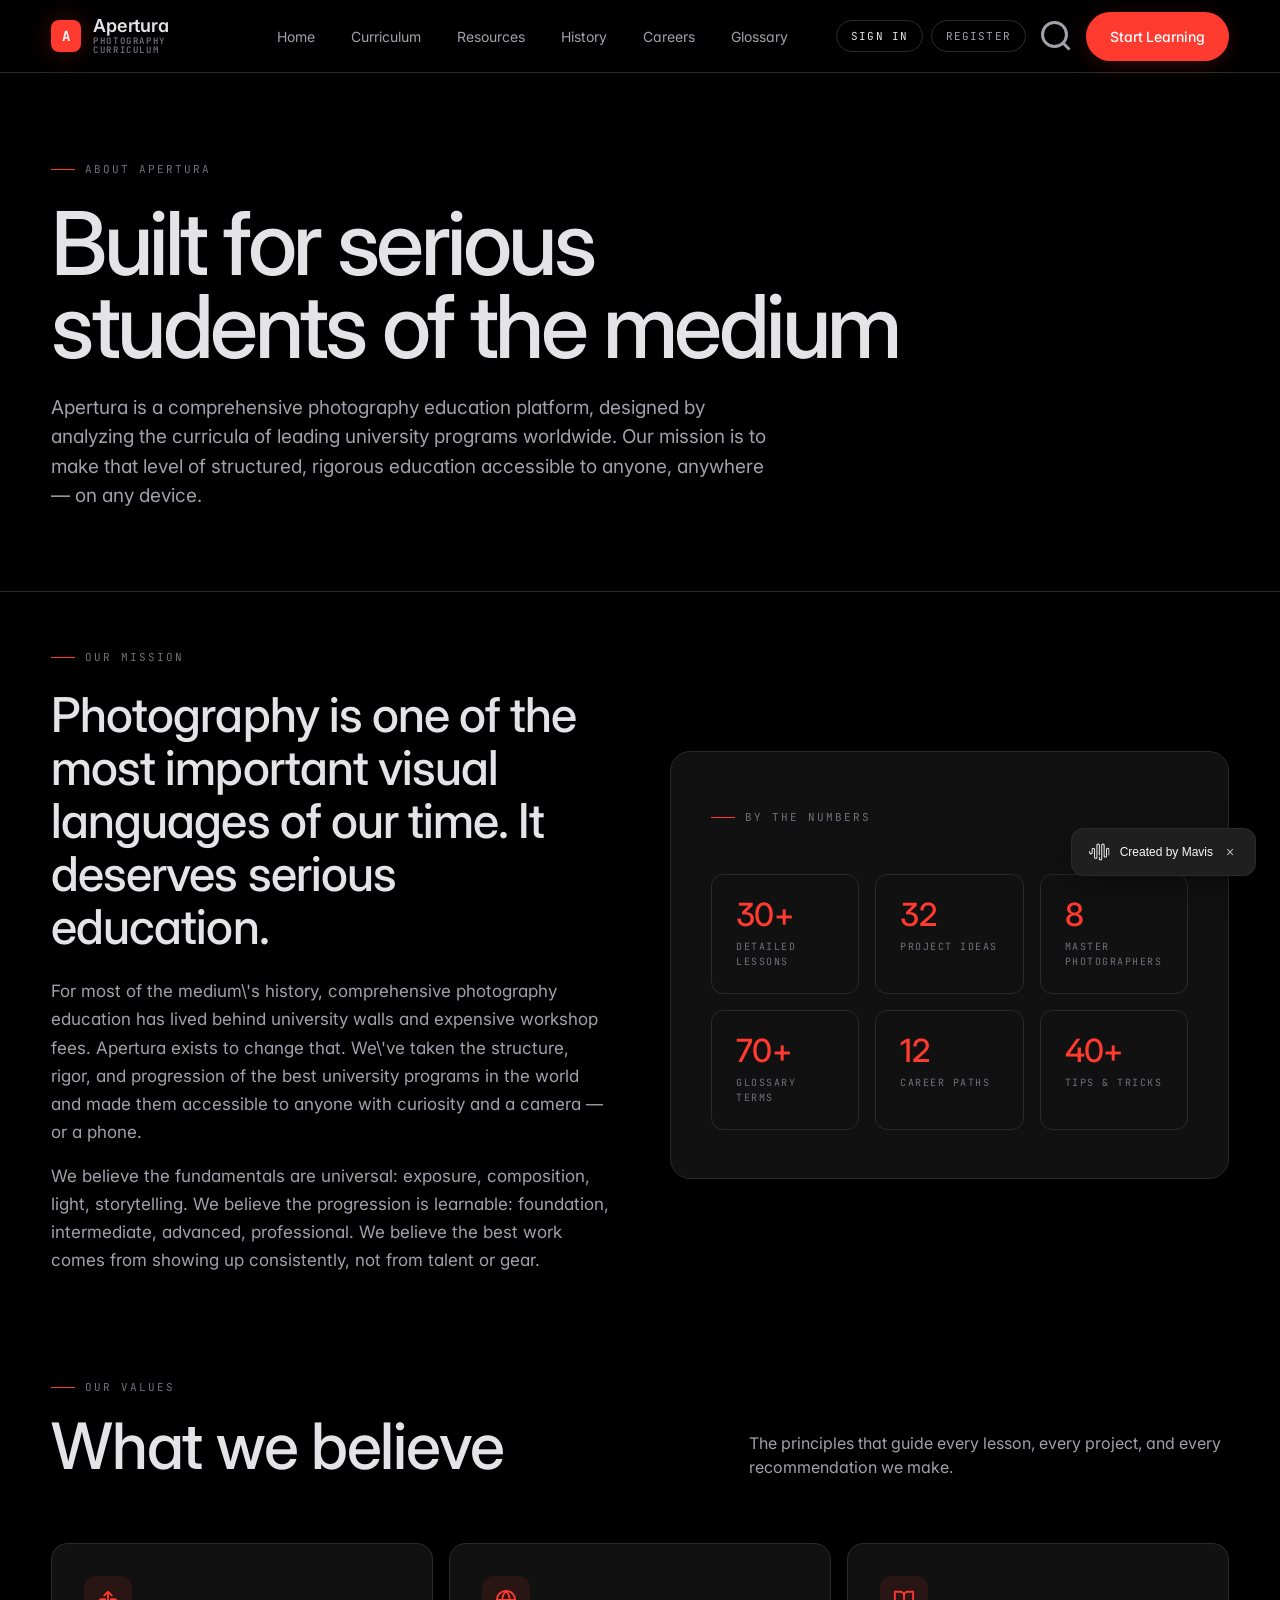
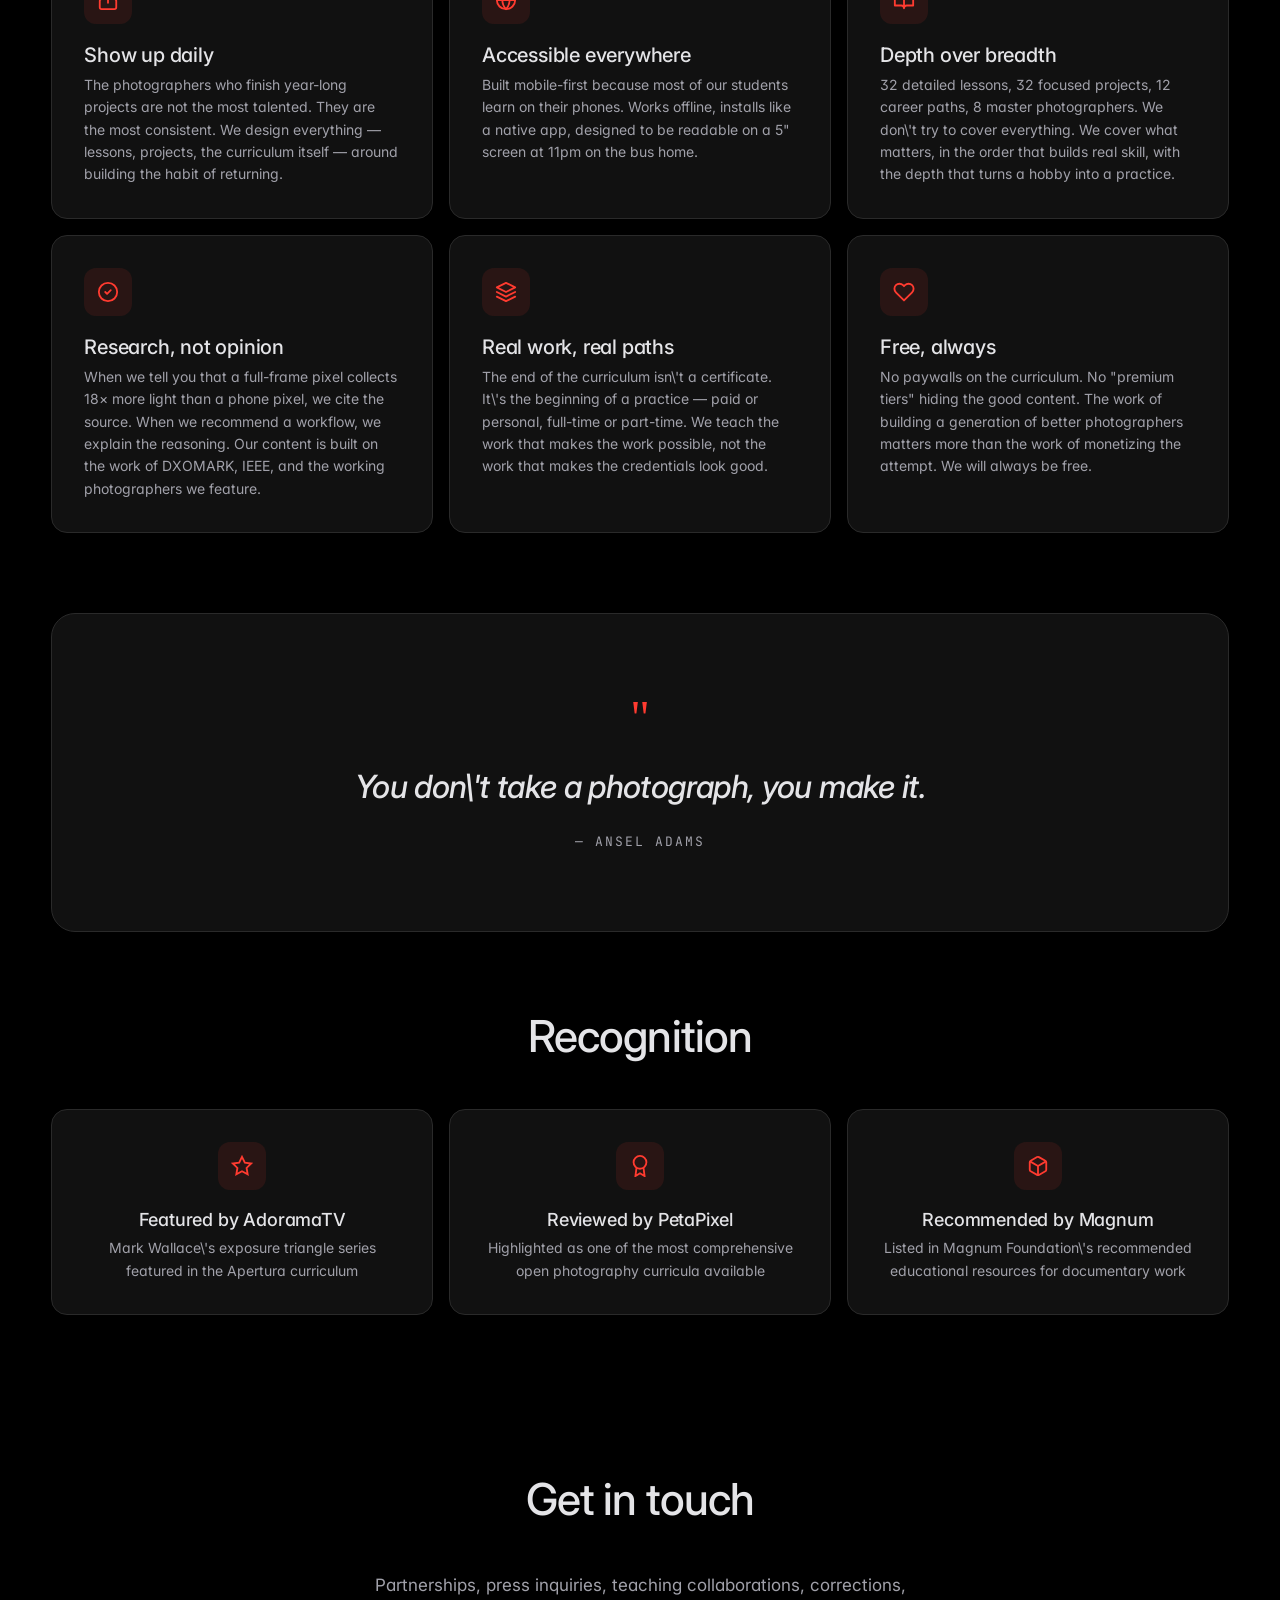
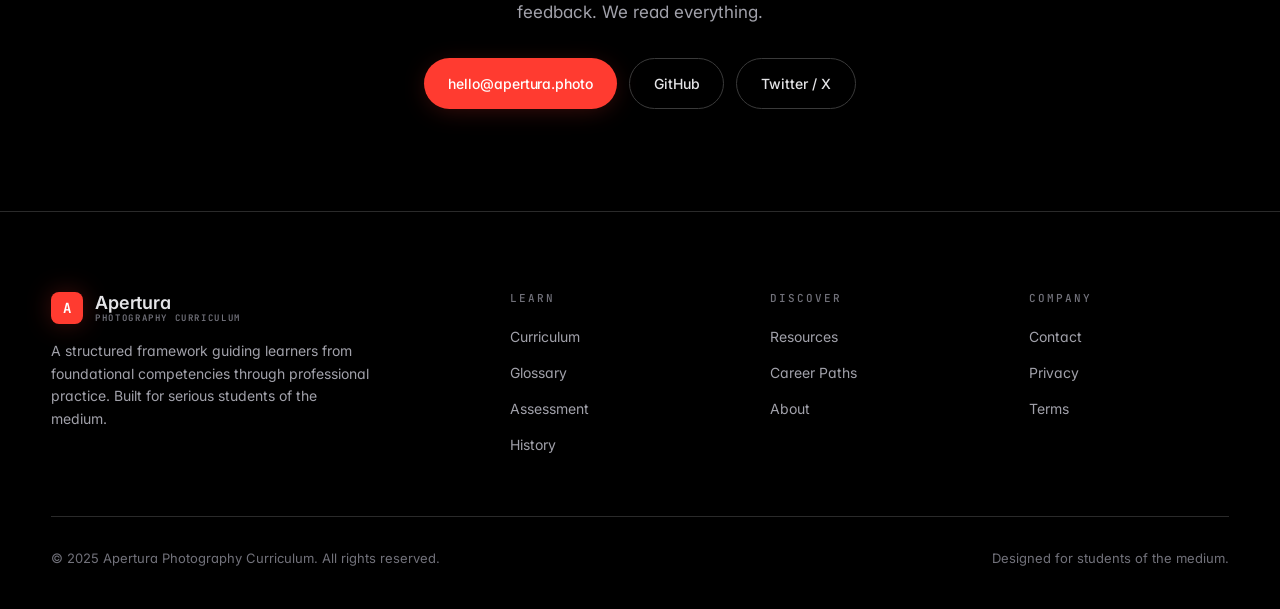
==== about.html @ fc22bd00 "Add files via upload" ====
<!doctype html>
<html lang="en">
<head>
  <meta charset="UTF-8" />
  <meta name="viewport" content="width=device-width, initial-scale=1.0, viewport-fit=cover" />
  <meta name="theme-color" content="#000000" />
  <title>About — Apertura</title>
  <meta name="description" content="Apertura is a comprehensive photography education platform. Our mission, our approach, and the team behind the curriculum." />
  <link rel="manifest" href="manifest.json" />
  <link rel="icon" type="image/svg+xml" href="data:image/svg+xml,%3Csvg xmlns='http://www.w3.org/2000/svg' viewBox='0 0 100 100'%3E%3Crect width='100' height='100' rx='20' fill='%23ff3b30'/%3E%3Ctext x='50' y='72' font-family='serif' font-size='80' font-weight='bold' text-anchor='middle' fill='white'%3EA%3C/text%3E%3C/svg%3E" />
  <link rel="apple-touch-icon" href="data:image/svg+xml,%3Csvg xmlns='http://www.w3.org/2000/svg' viewBox='0 0 100 100'%3E%3Crect width='100' height='100' rx='20' fill='%23ff3b30'/%3E%3Ctext x='50' y='72' font-family='serif' font-size='80' font-weight='bold' text-anchor='middle' fill='white'%3EA%3C/text%3E%3C/svg%3E" />
  <link rel="preconnect" href="https://fonts.googleapis.com">
  <link rel="preconnect" href="https://fonts.gstatic.com" crossorigin>
  <link rel="stylesheet" href="assets/style.css" />
</head>
<body>
  <a href="#main" class="skip-link">Skip to content</a>

  <nav class="nav">
    <div class="container nav-inner">
      <a href="index.html" class="brand">
        <span class="brand-mark">A</span>
        <span class="brand-text">Apertura<small>Photography Curriculum</small></span>
      </a>
            <div class="nav-links">
        <a href="index.html" class="nav-link">Home</a>
        <a href="curriculum.html" class="nav-link">Curriculum</a>
        <a href="resources.html" class="nav-link">Resources</a>
        <a href="history.html" class="nav-link">History</a>
        <a href="careers.html" class="nav-link">Careers</a>
        <a href="glossary.html" class="nav-link">Glossary</a>
      </div>
      <div class="nav-cta">
        <div class="auth-nav" data-auth-nav></div>
        <a href="#" class="nav-search desktop-only" aria-label="Search">
          <svg viewBox="0 0 24 24" fill="none" stroke="currentColor" stroke-width="2"><circle cx="11" cy="11" r="8"/><path d="m21 21-4.3-4.3"/></svg>
        </a>
        <a href="curriculum.html" class="btn btn-primary desktop-only">Start Learning</a>
        <button class="menu-toggle" aria-label="Menu">
          <svg viewBox="0 0 24 24" width="20" height="20" fill="none" stroke="currentColor" stroke-width="2"><line x1="3" y1="6" x2="21" y2="6"/><line x1="3" y1="12" x2="21" y2="12"/><line x1="3" y1="18" x2="21" y2="18"/></svg>
        </button>
      </div>
    </div>
  </nav>

  <main id="main">
  <section class="page-hero">
    <div class="container">
      <div class="eyebrow">About Apertura</div>
      <h1>Built for serious<br>students of the medium</h1>
      <p>Apertura is a comprehensive photography education platform, designed by analyzing the curricula of leading university programs worldwide. Our mission is to make that level of structured, rigorous education accessible to anyone, anywhere — on any device.</p>
    </div>
  </section>

  <section class="section" style="padding-top:48px">
    <div class="container">
      <!-- Mission -->
      <div class="about-grid">
        <div>
          <div class="eyebrow" style="margin-bottom:8px">Our Mission</div>
          <h2>Photography is one of the most important visual languages of our time. It deserves serious education.</h2>
          <p>For most of the medium\'s history, comprehensive photography education has lived behind university walls and expensive workshop fees. Apertura exists to change that. We\'ve taken the structure, rigor, and progression of the best university programs in the world and made them accessible to anyone with curiosity and a camera — or a phone.</p>
          <p>We believe the fundamentals are universal: exposure, composition, light, storytelling. We believe the progression is learnable: foundation, intermediate, advanced, professional. We believe the best work comes from showing up consistently, not from talent or gear.</p>
        </div>
        <div>
          <div class="careers-hero" style="margin:0; padding:48px 40px; text-align:left">
            <div class="eyebrow" style="margin-bottom:16px">By the numbers</div>
            <div class="about-stats">
              <div class="about-stat">
                <div class="num">30+</div>
                <div class="lbl">Detailed Lessons</div>
              </div>
              <div class="about-stat">
                <div class="num">32</div>
                <div class="lbl">Project Ideas</div>
              </div>
              <div class="about-stat">
                <div class="num">8</div>
                <div class="lbl">Master Photographers</div>
              </div>
              <div class="about-stat">
                <div class="num">70+</div>
                <div class="lbl">Glossary Terms</div>
              </div>
              <div class="about-stat">
                <div class="num">12</div>
                <div class="lbl">Career Paths</div>
              </div>
              <div class="about-stat">
                <div class="num">40+</div>
                <div class="lbl">Tips & Tricks</div>
              </div>
            </div>
          </div>
        </div>
      </div>

      <!-- Values -->
      <div class="section-head" style="margin-top:80px">
        <div>
          <div class="eyebrow" style="margin-bottom:16px">Our Values</div>
          <h2>What we believe</h2>
        </div>
        <p>The principles that guide every lesson, every project, and every recommendation we make.</p>
      </div>

      <div class="values-grid">
        <div class="value-card">
          <div class="value-icon">
            <svg viewBox="0 0 24 24" fill="none" stroke="currentColor" stroke-width="2" stroke-linecap="round" stroke-linejoin="round"><path d="M9 11H5a2 2 0 0 0-2 2v7a2 2 0 0 0 2 2h14a2 2 0 0 0 2-2v-7a2 2 0 0 0-2-2h-4M12 3v12M8 7l4-4 4 4"/></svg>
          </div>
          <h3>Show up daily</h3>
          <p>The photographers who finish year-long projects are not the most talented. They are the most consistent. We design everything — lessons, projects, the curriculum itself — around building the habit of returning.</p>
        </div>
        <div class="value-card">
          <div class="value-icon">
            <svg viewBox="0 0 24 24" fill="none" stroke="currentColor" stroke-width="2" stroke-linecap="round" stroke-linejoin="round"><circle cx="12" cy="12" r="10"/><path d="M2 12h20M12 2a15 15 0 0 1 4 10 15 15 0 0 1-4 10 15 15 0 0 1-4-10 15 15 0 0 1 4-10z"/></svg>
          </div>
          <h3>Accessible everywhere</h3>
          <p>Built mobile-first because most of our students learn on their phones. Works offline, installs like a native app, designed to be readable on a 5" screen at 11pm on the bus home.</p>
        </div>
        <div class="value-card">
          <div class="value-icon">
            <svg viewBox="0 0 24 24" fill="none" stroke="currentColor" stroke-width="2" stroke-linecap="round" stroke-linejoin="round"><path d="M2 3h6a4 4 0 0 1 4 4v14a3 3 0 0 0-3-3H2zM22 3h-6a4 4 0 0 0-4 4v14a3 3 0 0 1 3-3h7z"/></svg>
          </div>
          <h3>Depth over breadth</h3>
          <p>32 detailed lessons, 32 focused projects, 12 career paths, 8 master photographers. We don\'t try to cover everything. We cover what matters, in the order that builds real skill, with the depth that turns a hobby into a practice.</p>
        </div>
        <div class="value-card">
          <div class="value-icon">
            <svg viewBox="0 0 24 24" fill="none" stroke="currentColor" stroke-width="2" stroke-linecap="round" stroke-linejoin="round"><circle cx="12" cy="12" r="10"/><path d="m9 12 2 2 4-4"/></svg>
          </div>
          <h3>Research, not opinion</h3>
          <p>When we tell you that a full-frame pixel collects 18× more light than a phone pixel, we cite the source. When we recommend a workflow, we explain the reasoning. Our content is built on the work of DXOMARK, IEEE, and the working photographers we feature.</p>
        </div>
        <div class="value-card">
          <div class="value-icon">
            <svg viewBox="0 0 24 24" fill="none" stroke="currentColor" stroke-width="2" stroke-linecap="round" stroke-linejoin="round"><polygon points="12 2 2 7 12 12 22 7 12 2"/><polyline points="2 17 12 22 22 17"/><polyline points="2 12 12 17 22 12"/></svg>
          </div>
          <h3>Real work, real paths</h3>
          <p>The end of the curriculum isn\'t a certificate. It\'s the beginning of a practice — paid or personal, full-time or part-time. We teach the work that makes the work possible, not the work that makes the credentials look good.</p>
        </div>
        <div class="value-card">
          <div class="value-icon">
            <svg viewBox="0 0 24 24" fill="none" stroke="currentColor" stroke-width="2" stroke-linecap="round" stroke-linejoin="round"><path d="M20.84 4.61a5.5 5.5 0 0 0-7.78 0L12 5.67l-1.06-1.06a5.5 5.5 0 0 0-7.78 7.78l1.06 1.06L12 21.23l7.78-7.78 1.06-1.06a5.5 5.5 0 0 0 0-7.78z"/></svg>
          </div>
          <h3>Free, always</h3>
          <p>No paywalls on the curriculum. No "premium tiers" hiding the good content. The work of building a generation of better photographers matters more than the work of monetizing the attempt. We will always be free.</p>
        </div>
      </div>

      <!-- Quote -->
      <div style="margin-top:80px; padding:80px 40px; background:var(--surface); border:1px solid var(--border); border-radius:24px; text-align:center">
        <div style="font-size:48px; line-height:1; color:var(--accent); margin-bottom:24px; font-family:serif">"</div>
        <p style="font-size:clamp(22px, 3vw, 32px); font-weight:500; letter-spacing:-0.02em; line-height:1.3; max-width:760px; margin:0 auto 24px; font-style:italic">You don\'t take a photograph, you make it.</p>
        <p style="font-family:var(--font-mono); font-size:13px; letter-spacing:0.15em; color:var(--text-2); text-transform:uppercase">— Ansel Adams</p>
      </div>

      <!-- Press / Recognition -->
      <div class="timeline-section">
        <h2 style="text-align:center">Recognition</h2>
        <div style="display:grid; grid-template-columns:repeat(3, 1fr); gap:16px" class="recognition-grid">
          <div class="value-card" style="text-align:center">
            <div class="value-icon" style="margin-left:auto; margin-right:auto">
              <svg viewBox="0 0 24 24" fill="none" stroke="currentColor" stroke-width="2"><polygon points="12 2 15.09 8.26 22 9.27 17 14.14 18.18 21.02 12 17.77 5.82 21.02 7 14.14 2 9.27 8.91 8.26 12 2"/></svg>
            </div>
            <h3 style="font-size:18px">Featured by AdoramaTV</h3>
            <p>Mark Wallace\'s exposure triangle series featured in the Apertura curriculum</p>
          </div>
          <div class="value-card" style="text-align:center">
            <div class="value-icon" style="margin-left:auto; margin-right:auto">
              <svg viewBox="0 0 24 24" fill="none" stroke="currentColor" stroke-width="2"><circle cx="12" cy="8" r="7"/><polyline points="8.21 13.89 7 23 12 20 17 23 15.79 13.88"/></svg>
            </div>
            <h3 style="font-size:18px">Reviewed by PetaPixel</h3>
            <p>Highlighted as one of the most comprehensive open photography curricula available</p>
          </div>
          <div class="value-card" style="text-align:center">
            <div class="value-icon" style="margin-left:auto; margin-right:auto">
              <svg viewBox="0 0 24 24" fill="none" stroke="currentColor" stroke-width="2"><path d="M21 16V8a2 2 0 0 0-1-1.73l-7-4a2 2 0 0 0-2 0l-7 4A2 2 0 0 0 3 8v8a2 2 0 0 0 1 1.73l7 4a2 2 0 0 0 2 0l7-4A2 2 0 0 0 21 16z"/><polyline points="3.27 6.96 12 12.01 20.73 6.96"/><line x1="12" y1="22.08" x2="12" y2="12"/></svg>
            </div>
            <h3 style="font-size:18px">Recommended by Magnum</h3>
            <p>Listed in Magnum Foundation\'s recommended educational resources for documentary work</p>
          </div>
        </div>
        <style>
          @media (max-width: 900px) { .recognition-grid { grid-template-columns: 1fr !important; } }
        </style>
      </div>

      <!-- Contact -->
      <div class="timeline-section" style="text-align:center; padding-top:80px">
        <h2>Get in touch</h2>
        <p style="color:var(--text-2); font-size:17px; line-height:1.6; max-width:560px; margin:0 auto 32px">Partnerships, press inquiries, teaching collaborations, corrections, feedback. We read everything.</p>
        <div style="display:inline-flex; gap:12px; flex-wrap:wrap; justify-content:center">
          <a href="mailto:hello@apertura.photo" class="btn btn-primary">hello@apertura.photo</a>
          <a href="https://github.com/apertura" class="btn btn-ghost">GitHub</a>
          <a href="https://twitter.com/apertura" class="btn btn-ghost">Twitter / X</a>
        </div>
      </div>
    </div>
  </section>
  </main>

  <footer class="footer">
    <div class="container">
            <div class="footer-grid">
        <div class="footer-brand">
          <a href="index.html" class="brand">
            <span class="brand-mark">A</span>
            <span class="brand-text">Apertura<small>Photography Curriculum</small></span>
          </a>
          <p>A structured framework guiding learners from foundational competencies through professional practice. Built for serious students of the medium.</p>
        </div>
        <div>
          <h4>Learn</h4>
          <ul>
            <li><a href="curriculum.html">Curriculum</a></li>
            <li><a href="glossary.html">Glossary</a></li>
            <li><a href="assessment.html">Assessment</a></li>
            <li><a href="history.html">History</a></li>
          </ul>
        </div>
        <div>
          <h4>Discover</h4>
          <ul>
            <li><a href="resources.html">Resources</a></li>
            <li><a href="careers.html">Career Paths</a></li>
            <li><a href="about.html">About</a></li>
          </ul>
        </div>
        <div>
          <h4>Company</h4>
          <ul>
            <li><a href="about.html#contact">Contact</a></li>
            <li><a href="#">Privacy</a></li>
            <li><a href="#">Terms</a></li>
          </ul>
        </div>
      </div>
      <div class="footer-bottom">
        <p>© 2025 Apertura Photography Curriculum. All rights reserved.</p>
        <p>Designed for students of the medium.</p>
      </div>
    </div>
  </footer>

  <div class="floating-ball" id="floatingBall">
    <div class="floating-ball-content" id="ballContent">
      <svg class="floating-ball-logo" viewBox="0 0 26 22" fill="none" xmlns="http://www.w3.org/2000/svg">
        <g clip-path="url(#clip0)">
          <path d="M12.8405 14.6775C12.8405 14.9897 13.0932 15.2424 13.4055 15.2424C13.7178 14.9897 13.9705 14.9897 13.9705 14.6775V2.98254C13.9705 1.88957 13.0809 1 11.9879 1C10.895 1 10.0054 1.88957 10.0054 2.98254V11.566V17.1068C10.0054 17.5773 9.62327 17.9594 9.1528 17.9594C8.68233 17.9594 8.30021 17.5773 8.30021 17.1068V8.04469C8.30021 6.95172 7.41063 6.06215 6.31767 6.06215C5.22471 6.06215 4.33513 6.95172 4.33513 8.04469V11.8855C4.33513 12.3559 3.953 12.7381 3.48254 12.7381C3.01207 12.7381 2.62994 12.3559 2.62994 11.8855V10.4936C2.62994 10.1813 2.37725 9.92861 2.06497 9.92861C1.7527 9.92861 1.5 10.1813 1.5 10.4936V11.8855C1.5 12.9784 2.38957 13.868 3.48254 13.868C4.5755 13.868 5.46508 12.9784 5.46508 11.8855V8.04469C5.46508 7.57422 5.8472 7.19209 6.31767 7.19209C6.78814 7.19209 7.17026 7.57422 7.17026 8.04469V17.1068C7.17026 18.1998 8.05984 19.0894 9.1528 19.0894C10.2458 19.0894 11.1353 18.1998 11.1353 17.1068V2.98254C11.1353 2.51207 11.5175 2.12994 11.9879 2.12994C12.4584 2.12994 12.8405 2.51207 12.8405 2.98254V14.6775Z" fill="currentColor"/>
          <path d="M23.3278 6.06215C22.2348 6.06215 21.3452 6.95172 21.3452 8.04469V15.6143C21.3452 16.0847 20.9631 16.4669 20.4926 16.4669C20.0222 16.4669 19.6401 16.0847 19.6401 15.6143V2.98254C19.6401 1.88957 18.7505 1 17.6575 1C16.5645 1 15.675 1.88957 15.675 2.98254V19.0175C15.675 19.4879 15.2928 19.8701 14.8224 19.8701C14.3519 19.8701 13.9698 19.4879 13.9698 19.0175V17.0329C13.9698 16.7206 13.7171 16.4679 13.4048 16.4679C13.0925 16.4679 12.8398 16.7206 12.8398 17.0329V19.0175C12.8398 20.1104 13.7294 21 14.8224 21C15.9153 21 16.8049 20.1104 16.8049 19.0175V2.98254C16.8049 2.51207 17.187 2.12994 17.6575 2.12994C18.128 2.12994 18.5101 2.51207 18.5101 2.98254V15.6143C18.5101 16.7072 19.3997 17.5968 20.4926 17.5968C21.5856 17.5968 22.4752 16.7072 22.4752 15.6143V8.04469C22.4752 7.57422 22.8573 7.19209 23.3278 7.19209C23.7982 7.19209 24.1804 7.57422 24.1804 8.04469V14.6775C24.1804 14.9897 24.4331 15.2424 24.7453 15.2424C25.0576 15.2424 25.3103 14.9897 25.3103 14.6775V8.04469C25.3103 6.95172 24.4207 6.06215 23.3278 6.06215Z" fill="currentColor"/>
        </g>
        <defs><clipPath id="clip0"><rect width="25" height="22" fill="white" transform="translate(0.5)"/></clipPath></defs>
      </svg>
      <span class="floating-ball-text">Created by Mavis</span>
    </div>
    <span class="floating-ball-close" id="ballClose">×</span>
  </div>

  <script src="assets/script.js"></script>
  <script src="assets/auth.js"></script>
</body>
</html>
---- assets/style.css ----
/* =========================================================
   APERTURA — Photography Curriculum
   Swiss-style design system
   ========================================================= */

@import url('https://fonts.googleapis.com/css2?family=Inter:wght@400;500;600;700&family=JetBrains+Mono:wght@400;500&display=swap');

:root {
  --bg: #000;
  --bg-soft: #0a0a0a;
  --surface: #111;
  --surface-2: #1a1a1a;
  --surface-3: #222;
  --border: #2a2a2a;
  --border-strong: #3a3a3a;
  --text: #e4e4e7;
  --text-2: #a1a1aa;
  --text-3: #71717a;
  --text-4: #52525b;
  --accent: #ff3b30;
  --accent-2: #d12e26;
  --accent-glow: rgba(255, 59, 48, 0.25);
  --max: 1440px;
  --pad-x: clamp(20px, 4vw, 60px);
  --pad-y: clamp(64px, 8vw, 128px);
  --font-sans: 'Inter', -apple-system, BlinkMacSystemFont, 'Helvetica Neue', sans-serif;
  --font-mono: 'JetBrains Mono', 'Fira Code', monospace;
  --ease: cubic-bezier(0.4, 0, 0.2, 1);
}

* { margin: 0; padding: 0; box-sizing: border-box; border-color: var(--border); }
*::selection { background: rgba(255, 59, 48, 0.3); color: var(--text); }
html { scroll-behavior: smooth; }
body {
  background: var(--bg);
  color: var(--text);
  font-family: var(--font-sans);
  -webkit-font-smoothing: antialiased;
  -moz-osx-font-smoothing: grayscale;
  line-height: 1.5;
  font-feature-settings: 'cv11', 'ss01';
  cursor: default;
  overflow-x: hidden;
}
img { max-width: 100%; height: auto; display: block; }
a { color: inherit; text-decoration: none; }
button { font: inherit; cursor: pointer; background: none; border: none; color: inherit; }

/* Typography scale */
h1, h2, h3, h4, h5, h6 { font-weight: 500; letter-spacing: -0.01em; line-height: 1.1; }
.mono { font-family: var(--font-mono); letter-spacing: 0.05em; text-transform: uppercase; font-size: 12px; }
.eyebrow { font-family: var(--font-mono); font-size: 11px; letter-spacing: 0.18em; text-transform: uppercase; color: var(--text-3); display: inline-flex; align-items: center; gap: 10px; }
.eyebrow::before { content: ''; width: 24px; height: 1px; background: var(--accent); }
.gradient-text { background: linear-gradient(135deg, #ff3b30, #ff8a5b); -webkit-background-clip: text; background-clip: text; -webkit-text-fill-color: transparent; color: transparent; }

/* Layout */
.container { max-width: var(--max); margin: 0 auto; padding-left: var(--pad-x); padding-right: var(--pad-x); }
.section { padding-top: var(--pad-y); padding-bottom: var(--pad-y); position: relative; }
.section-head { display: flex; align-items: flex-end; justify-content: space-between; gap: 32px; margin-bottom: 64px; flex-wrap: wrap; }
.section-head h2 { font-size: clamp(36px, 5vw, 64px); font-weight: 500; letter-spacing: -0.02em; line-height: 1.05; }
.section-head p { color: var(--text-2); max-width: 480px; }
.divider { height: 1px; background: var(--border); width: 100%; }

/* ====== Nav ====== */
.nav {
  position: fixed; top: 0; left: 0; right: 0; z-index: 50;
  background: rgba(0, 0, 0, 0.7);
  backdrop-filter: blur(16px) saturate(180%);
  -webkit-backdrop-filter: blur(16px) saturate(180%);
  border-bottom: 1px solid var(--border);
}
.nav-inner { display: flex; align-items: center; justify-content: space-between; height: 72px; gap: 32px; }
.brand { display: flex; align-items: center; gap: 12px; font-weight: 600; font-size: 18px; letter-spacing: -0.01em; }
.brand-mark {
  width: 32px; height: 32px; border-radius: 8px;
  background: var(--accent); color: white;
  display: inline-flex; align-items: center; justify-content: center;
  font-family: var(--font-mono); font-weight: 700; font-size: 14px;
  box-shadow: 0 0 24px var(--accent-glow);
}
.brand-text { display: flex; flex-direction: column; line-height: 1; }
.brand-text small { font-family: var(--font-mono); font-size: 9px; color: var(--text-3); letter-spacing: 0.18em; margin-top: 2px; text-transform: uppercase; }
.nav-links { display: flex; gap: 4px; }
.nav-link { padding: 10px 16px; font-size: 14px; color: var(--text-2); position: relative; transition: color 0.2s var(--ease); }
.nav-link:hover { color: var(--text); }
.nav-link.active { color: var(--text); }
.nav-link.active::after { content: ''; position: absolute; bottom: 4px; left: 16px; right: 16px; height: 2px; background: var(--accent); }
.nav-cta { display: flex; align-items: center; gap: 12px; }
.nav-search { width: 36px; height: 36px; border-radius: 8px; display: inline-flex; align-items: center; justify-content: center; color: var(--text-2); transition: all 0.2s var(--ease); }
.nav-search:hover { background: var(--surface); color: var(--text); }
.menu-toggle { display: none; width: 40px; height: 40px; border-radius: 8px; }
.menu-toggle:hover { background: var(--surface); }
@media (max-width: 900px) { .nav-links, .nav-cta .desktop-only { display: none; } .menu-toggle { display: inline-flex; align-items: center; justify-content: center; } }

/* ====== Auth nav slot (Sign in / Register / Profile) ====== */
.auth-nav { display: flex; align-items: center; gap: 8px; }
.nav-pill { display: inline-flex; align-items: center; padding: 7px 14px; border: 1px solid var(--border); border-radius: 999px; font-family: var(--font-mono); font-size: 11px; letter-spacing: 0.1em; text-transform: uppercase; color: var(--text); background: transparent; transition: all 0.2s var(--ease); text-decoration: none; white-space: nowrap; }
.nav-pill:hover { background: var(--surface); border-color: var(--border-strong); }
.nav-pill-muted { color: var(--text-2); }
.nav-pill-muted:hover { color: var(--text); }
.nav-pill-active { background: var(--surface); border-color: var(--border-strong); color: var(--accent); }
@media (max-width: 600px) { .auth-nav { gap: 6px; } .nav-pill { padding: 6px 10px; font-size: 10px; } }

/* ====== Auth pages (login, register) ====== */
.auth-main { min-height: calc(100vh - 200px); display: flex; align-items: center; justify-content: center; padding: 100px 20px 60px; }
.auth-card { width: 100%; max-width: 440px; background: var(--surface); border: 1px solid var(--border); border-radius: 16px; padding: 40px 32px; }
.auth-card h1 { font-size: 32px; font-weight: 700; letter-spacing: -0.02em; margin-bottom: 8px; }
.auth-sub { color: var(--text-2); font-size: 14px; margin-bottom: 24px; }
.auth-card .field { display: block; margin-bottom: 16px; }
.auth-card .field span { display: block; font-family: var(--font-mono); font-size: 11px; letter-spacing: 0.1em; text-transform: uppercase; color: var(--text-2); margin-bottom: 6px; }
.auth-card .field input { width: 100%; padding: 12px 14px; background: var(--bg); border: 1px solid var(--border); border-radius: 8px; color: var(--text); font-family: var(--font-sans); font-size: 16px; transition: border-color 0.2s; }
.auth-card .field input:focus { outline: none; border-color: var(--accent); }
.auth-card .field-hint { font-size: 12px; color: var(--text-3); margin-top: -8px; margin-bottom: 16px; }
.auth-card .btn-primary { width: 100%; padding: 14px; font-size: 15px; margin-top: 8px; }
.auth-error { background: rgba(255, 59, 48, 0.1); border: 1px solid var(--accent); color: var(--accent); padding: 10px 14px; border-radius: 8px; font-size: 13px; margin-bottom: 16px; font-family: var(--font-mono); }
.demo-creds { background: var(--bg); border: 1px dashed var(--border-strong); border-radius: 8px; padding: 14px 16px; margin-bottom: 24px; font-size: 12px; }
.demo-creds p { margin: 4px 0; color: var(--text-2); }
.demo-creds code { background: var(--surface-2); padding: 2px 6px; border-radius: 4px; color: var(--text); font-family: var(--font-mono); }
.auth-foot { text-align: center; margin-top: 20px; font-size: 13px; color: var(--text-2); }
.auth-foot a { color: var(--accent); text-decoration: none; }
.auth-foot a:hover { text-decoration: underline; }
@media (max-width: 480px) { .auth-card { padding: 32px 20px; } }

/* ====== Profile page ====== */
.profile-main { max-width: 1200px; margin: 0 auto; padding: 100px 20px 80px; }
.profile-hero { padding: 32px 0 48px; border-bottom: 1px solid var(--border); margin-bottom: 40px; }
.profile-hero h1 { font-size: clamp(32px, 5vw, 48px); font-weight: 700; letter-spacing: -0.02em; margin: 8px 0 4px; }
.profile-email { font-family: var(--font-mono); font-size: 13px; color: var(--text-2); margin-bottom: 24px; }
.profile-actions { display: flex; flex-wrap: wrap; gap: 12px; }
.profile-grid { display: grid; grid-template-columns: repeat(auto-fit, minmax(280px, 1fr)); gap: 20px; margin-bottom: 48px; }
.profile-card { background: var(--surface); border: 1px solid var(--border); border-radius: 12px; padding: 24px; }
.profile-card h2 { font-size: 18px; margin: 8px 0 16px; }
.profile-stat { display: flex; align-items: baseline; gap: 8px; }
.profile-stat-num { font-size: 48px; font-weight: 800; color: var(--accent); }
.profile-stat-of { font-family: var(--font-mono); font-size: 13px; color: var(--text-2); }
.profile-bar { height: 8px; background: var(--bg); border-radius: 4px; overflow: hidden; margin: 12px 0; }
.profile-bar-fill { height: 100%; background: var(--accent); transition: width 0.4s var(--ease); }
.profile-sub { font-family: var(--font-mono); font-size: 12px; color: var(--text-2); margin-top: 4px; }
.profile-recommend { font-size: 14px; color: var(--text-2); margin: 0 0 16px; line-height: 1.5; }
.profile-levels { list-style: none; padding: 0; margin: 0; }
.profile-levels li { display: flex; justify-content: space-between; align-items: center; padding: 8px 0; border-bottom: 1px solid var(--border); font-size: 13px; }
.profile-levels li:last-child { border-bottom: none; }
.lvl-name { color: var(--text); }
.lvl-count { font-family: var(--font-mono); color: var(--accent); }
.profile-courses h2 { margin: 24px 0 16px; }
.profile-course-grid { display: grid; grid-template-columns: repeat(auto-fit, minmax(220px, 1fr)); gap: 16px; }
.profile-course { display: block; padding: 20px; background: var(--surface); border: 1px solid var(--border); border-radius: 12px; text-decoration: none; color: var(--text); transition: all 0.2s; }
.profile-course:hover { border-color: var(--accent); transform: translateY(-2px); }
.profile-course h3 { font-size: 16px; margin: 8px 0 4px; }
.profile-course p { font-size: 12px; color: var(--text-2); margin: 0; }
.btn-danger { background: transparent; color: var(--accent); border: 1px solid var(--accent); }
.btn-danger:hover { background: var(--accent); color: white; }
.btn-sm { padding: 6px 12px; font-size: 12px; }

/* ====== Admin dashboard ====== */
.admin-main { max-width: 1280px; margin: 0 auto; padding: 100px 20px 80px; }
.admin-hero { padding: 32px 0 48px; border-bottom: 1px solid var(--border); margin-bottom: 40px; }
.admin-hero h1 { font-size: clamp(32px, 5vw, 48px); font-weight: 700; letter-spacing: -0.02em; margin: 8px 0 8px; }
.admin-sub { color: var(--text-2); font-size: 15px; }
.admin-section { margin-bottom: 48px; }
.admin-section h2 { font-size: 24px; margin: 16px 0 20px; }
.admin-popular { list-style: none; padding: 0; }
.admin-popular li { padding: 10px 0; border-bottom: 1px solid var(--border); }

/* ====== Hero ====== */
.hero { padding-top: 152px; padding-bottom: var(--pad-y); position: relative; overflow: hidden; }
.hero::before { content: ''; position: absolute; inset: 0; background-image: linear-gradient(rgba(255,255,255,0.025) 1px, transparent 1px), linear-gradient(90deg, rgba(255,255,255,0.025) 1px, transparent 1px); background-size: 80px 80px; pointer-events: none; mask-image: radial-gradient(ellipse at top, black 30%, transparent 70%); -webkit-mask-image: radial-gradient(ellipse at top, black 30%, transparent 70%); }
.hero-inner { display: grid; grid-template-columns: 1.1fr 1fr; gap: 60px; align-items: center; position: relative; }
.hero-label { display: inline-flex; align-items: center; gap: 12px; padding: 8px 14px; background: var(--surface); border: 1px solid var(--border); border-radius: 999px; font-family: var(--font-mono); font-size: 11px; letter-spacing: 0.18em; color: var(--text-2); text-transform: uppercase; margin-bottom: 28px; }
.hero-label .dot { width: 6px; height: 6px; border-radius: 50%; background: var(--accent); box-shadow: 0 0 12px var(--accent); animation: pulse 2s var(--ease) infinite; }
@keyframes pulse { 0%, 100% { opacity: 1; transform: scale(1); } 50% { opacity: 0.6; transform: scale(0.85); } }
.hero h1 { font-size: clamp(48px, 7vw, 96px); font-weight: 500; letter-spacing: -0.04em; line-height: 0.95; margin-bottom: 28px; }
.hero h1 em { font-style: italic; font-weight: 500; font-family: 'Inter', serif; }
.hero-sub { font-size: clamp(16px, 1.4vw, 19px); color: var(--text-2); max-width: 540px; line-height: 1.55; margin-bottom: 40px; }
.hero-actions { display: flex; gap: 14px; flex-wrap: wrap; margin-bottom: 56px; }
.btn { display: inline-flex; align-items: center; justify-content: center; gap: 8px; padding: 14px 24px; font-size: 14px; font-weight: 500; border-radius: 999px; transition: all 0.2s var(--ease); letter-spacing: -0.005em; white-space: nowrap; }
.btn-primary { background: var(--accent); color: white; box-shadow: 0 4px 24px -4px var(--accent-glow); }
.btn-primary:hover { background: var(--accent-2); transform: translateY(-1px); box-shadow: 0 8px 32px -4px var(--accent-glow); }
.btn-ghost { background: transparent; color: var(--text); border: 1px solid var(--border-strong); }
.btn-ghost:hover { background: var(--surface); border-color: var(--text-2); }
.btn svg { width: 16px; height: 16px; transition: transform 0.2s var(--ease); }
.btn:hover svg { transform: translateX(3px); }

.hero-stats { display: grid; grid-template-columns: repeat(3, 1fr); gap: 0; padding-top: 28px; border-top: 1px solid var(--border); }
.hero-stat { padding: 8px 24px 8px 0; border-right: 1px solid var(--border); }
.hero-stat:last-child { border-right: 0; }
.hero-stat:not(:first-child) { padding-left: 24px; }
.hero-stat .num { font-size: clamp(28px, 3.2vw, 40px); font-weight: 500; letter-spacing: -0.02em; line-height: 1; }
.hero-stat .lbl { font-family: var(--font-mono); font-size: 10px; letter-spacing: 0.18em; color: var(--text-3); text-transform: uppercase; margin-top: 8px; }

.hero-visual { position: relative; aspect-ratio: 4/5; border-radius: 24px; overflow: hidden; box-shadow: 0 32px 80px -20px rgba(0,0,0,0.6); border: 1px solid var(--border); }
.hero-visual img { width: 100%; height: 100%; object-fit: cover; }
.hero-visual::after { content: ''; position: absolute; inset: 0; background: linear-gradient(180deg, transparent 50%, rgba(0,0,0,0.6)); }
.hero-tag { position: absolute; top: 20px; right: 20px; z-index: 2; background: rgba(0,0,0,0.7); backdrop-filter: blur(8px); -webkit-backdrop-filter: blur(8px); padding: 12px 16px; border-radius: 12px; border: 1px solid rgba(255,255,255,0.1); }
.hero-tag .num { font-size: 32px; font-weight: 500; letter-spacing: -0.02em; line-height: 1; color: white; }
.hero-tag .lbl { font-family: var(--font-mono); font-size: 10px; letter-spacing: 0.18em; color: var(--text-2); text-transform: uppercase; margin-top: 4px; }
.pro-tip { position: absolute; bottom: 24px; left: 24px; right: 24px; z-index: 2; background: rgba(17,17,17,0.85); backdrop-filter: blur(12px); -webkit-backdrop-filter: blur(12px); padding: 16px 20px; border-radius: 12px; border: 1px solid rgba(255,255,255,0.08); display: flex; gap: 14px; align-items: flex-start; }
.pro-tip-icon { width: 32px; height: 32px; flex-shrink: 0; border-radius: 8px; background: var(--accent); display: inline-flex; align-items: center; justify-content: center; }
.pro-tip-icon svg { width: 16px; height: 16px; color: white; }
.pro-tip h4 { font-size: 12px; font-weight: 600; color: var(--accent); text-transform: uppercase; letter-spacing: 0.12em; margin-bottom: 4px; }
.pro-tip p { font-size: 13px; color: var(--text-2); line-height: 1.4; }
@media (max-width: 900px) { .hero-inner { grid-template-columns: 1fr; } }

/* ====== Featured Work ====== */
.featured { background: linear-gradient(180deg, var(--bg) 0%, var(--bg-soft) 100%); }
.genre-grid { display: grid; grid-template-columns: repeat(4, 1fr); gap: 16px; }
@media (max-width: 1100px) { .genre-grid { grid-template-columns: repeat(3, 1fr); } }
@media (max-width: 768px) { .genre-grid { grid-template-columns: repeat(2, 1fr); } }
@media (max-width: 480px) { .genre-grid { grid-template-columns: 1fr; } }
.genre-card { position: relative; aspect-ratio: 4/5; border-radius: 16px; overflow: hidden; cursor: pointer; border: 1px solid var(--border); background: var(--surface); }
.genre-card img { width: 100%; height: 100%; object-fit: cover; transition: transform 0.7s var(--ease), filter 0.5s var(--ease); filter: grayscale(20%) brightness(0.85); }
.genre-card:hover img { transform: scale(1.08); filter: grayscale(0) brightness(1); }
.genre-card::after { content: ''; position: absolute; inset: 0; background: linear-gradient(180deg, transparent 30%, rgba(0,0,0,0.85) 100%); }
.genre-card-label { position: absolute; bottom: 0; left: 0; right: 0; padding: 24px; z-index: 2; display: flex; align-items: flex-end; justify-content: space-between; }
.genre-card-label h3 { font-size: 22px; font-weight: 500; letter-spacing: -0.01em; color: white; }
.genre-card-label small { font-family: var(--font-mono); font-size: 10px; letter-spacing: 0.18em; color: var(--text-2); text-transform: uppercase; opacity: 0; transform: translateY(6px); transition: all 0.3s var(--ease); }
.genre-card:hover .genre-card-label small { opacity: 1; transform: translateY(0); }
.genre-card-num { position: absolute; top: 16px; left: 16px; z-index: 2; font-family: var(--font-mono); font-size: 11px; color: var(--text-2); letter-spacing: 0.1em; }
.genre-card-corner { position: absolute; top: 16px; right: 16px; z-index: 2; width: 32px; height: 32px; border-radius: 8px; background: rgba(0,0,0,0.6); backdrop-filter: blur(8px); -webkit-backdrop-filter: blur(8px); display: inline-flex; align-items: center; justify-content: center; color: white; opacity: 0; transform: translateY(-4px); transition: all 0.3s var(--ease); }
.genre-card:hover .genre-card-corner { opacity: 1; transform: translateY(0); }
.genre-card-corner svg { width: 14px; height: 14px; }

/* ====== Equipment ====== */
.equipment { background: var(--bg-soft); }
.equipment-inner { display: grid; grid-template-columns: 1fr 1fr; gap: 80px; align-items: center; }
.equipment-content h2 { font-size: clamp(36px, 5vw, 56px); font-weight: 500; letter-spacing: -0.02em; line-height: 1.05; margin: 18px 0 24px; }
.equipment-content p { color: var(--text-2); font-size: 17px; line-height: 1.6; margin-bottom: 36px; max-width: 480px; }
.equipment-list { display: flex; flex-direction: column; gap: 4px; }
.equipment-item { display: flex; align-items: center; gap: 18px; padding: 18px 0; border-top: 1px solid var(--border); }
.equipment-item:last-child { border-bottom: 1px solid var(--border); }
.equipment-item-num { font-family: var(--font-mono); font-size: 11px; color: var(--text-3); letter-spacing: 0.1em; width: 32px; }
.equipment-item h4 { font-size: 17px; font-weight: 500; letter-spacing: -0.005em; }
.equipment-item p { font-family: var(--font-mono); font-size: 11px; letter-spacing: 0.12em; color: var(--text-3); text-transform: uppercase; margin: 0; }
.equipment-visual { display: grid; grid-template-columns: 1.4fr 1fr; grid-template-rows: 1fr 1fr; gap: 12px; height: 560px; }
.equipment-visual .ev-1 { grid-row: span 2; }
.equipment-img { position: relative; border-radius: 16px; overflow: hidden; border: 1px solid var(--border); }
.equipment-img img { width: 100%; height: 100%; object-fit: cover; }
.equipment-img-label { position: absolute; top: 16px; left: 16px; z-index: 2; font-family: var(--font-mono); font-size: 10px; letter-spacing: 0.18em; color: white; text-transform: uppercase; background: rgba(0,0,0,0.6); backdrop-filter: blur(8px); padding: 6px 10px; border-radius: 6px; }
@media (max-width: 900px) { .equipment-inner { grid-template-columns: 1fr; gap: 48px; } .equipment-visual { height: 420px; } }

/* ====== Learning Path ====== */
.path-stats { display: grid; grid-template-columns: repeat(3, 1fr); gap: 0; border: 1px solid var(--border); border-radius: 16px; background: var(--surface); margin-bottom: 80px; overflow: hidden; }
.path-stat { padding: 40px 32px; position: relative; }
.path-stat:not(:last-child) { border-right: 1px solid var(--border); }
.path-stat .num { font-size: clamp(48px, 6vw, 80px); font-weight: 500; letter-spacing: -0.04em; line-height: 1; }
.path-stat .num em { font-style: normal; color: var(--accent); }
.path-stat .lbl { font-family: var(--font-mono); font-size: 11px; letter-spacing: 0.18em; color: var(--text-2); text-transform: uppercase; margin-top: 12px; }
.path-stat p { color: var(--text-2); font-size: 14px; line-height: 1.5; margin-top: 16px; max-width: 280px; }
.path-stat-corner { position: absolute; top: 16px; right: 16px; font-family: var(--font-mono); font-size: 10px; color: var(--text-3); letter-spacing: 0.1em; }
@media (max-width: 768px) { .path-stats { grid-template-columns: 1fr; } .path-stat:not(:last-child) { border-right: 0; border-bottom: 1px solid var(--border); } }

.path-levels { display: grid; grid-template-columns: repeat(4, 1fr); gap: 12px; position: relative; }
.path-levels::before { content: ''; position: absolute; top: 64px; left: 8%; right: 8%; height: 1px; background: linear-gradient(90deg, transparent, var(--border-strong) 20%, var(--border-strong) 80%, transparent); z-index: 0; }
.path-level { position: relative; padding: 24px; border: 1px solid var(--border); border-radius: 16px; background: var(--bg-soft); z-index: 1; transition: all 0.3s var(--ease); }
.path-level:hover { border-color: var(--accent); transform: translateY(-4px); }
.path-level-num { width: 32px; height: 32px; border-radius: 8px; background: var(--surface-2); border: 1px solid var(--border); display: inline-flex; align-items: center; justify-content: center; font-family: var(--font-mono); font-size: 12px; color: var(--text-2); margin-bottom: 32px; }
.path-level h3 { font-size: 18px; font-weight: 500; margin-bottom: 6px; }
.path-level p { font-family: var(--font-mono); font-size: 10px; letter-spacing: 0.12em; color: var(--text-3); text-transform: uppercase; }
.path-level-bar { height: 4px; background: var(--surface-2); border-radius: 2px; overflow: hidden; margin-top: 16px; }
.path-level-bar-fill { height: 100%; background: linear-gradient(90deg, var(--accent), #ff6b47); border-radius: 2px; }
.path-level.l1 .path-level-bar-fill { width: 25%; }
.path-level.l2 .path-level-bar-fill { width: 50%; }
.path-level.l3 .path-level-bar-fill { width: 75%; }
.path-level.l4 .path-level-bar-fill { width: 100%; }
@media (max-width: 900px) { .path-levels { grid-template-columns: repeat(2, 1fr); } .path-levels::before { display: none; } }
@media (max-width: 480px) { .path-levels { grid-template-columns: 1fr; } }

/* ====== AI Features ====== */
.ai { background: linear-gradient(180deg, var(--bg-soft) 0%, var(--bg) 100%); }
.ai-grid { display: grid; grid-template-columns: repeat(2, 1fr); gap: 16px; }
@media (max-width: 768px) { .ai-grid { grid-template-columns: 1fr; } }
.ai-card { padding: 40px; border: 1px solid var(--border); border-radius: 20px; background: var(--surface); position: relative; overflow: hidden; transition: all 0.3s var(--ease); }
.ai-card::before { content: ''; position: absolute; top: 0; left: 0; right: 0; height: 1px; background: linear-gradient(90deg, transparent, var(--accent), transparent); opacity: 0; transition: opacity 0.3s var(--ease); }
.ai-card:hover { border-color: var(--border-strong); transform: translateY(-2px); }
.ai-card:hover::before { opacity: 1; }
.ai-icon { width: 56px; height: 56px; border-radius: 14px; display: inline-flex; align-items: center; justify-content: center; margin-bottom: 24px; }
.ai-icon svg { width: 24px; height: 24px; }
.ai-icon.blue { background: rgba(59, 130, 246, 0.1); color: #3b82f6; }
.ai-icon.purple { background: rgba(168, 85, 247, 0.1); color: #a855f7; }
.ai-icon.green { background: rgba(34, 197, 94, 0.1); color: #22c55e; }
.ai-icon.yellow { background: rgba(234, 179, 8, 0.1); color: #eab308; }
.ai-card h3 { font-size: 24px; font-weight: 500; margin-bottom: 8px; }
.ai-card p { color: var(--text-2); font-size: 15px; line-height: 1.55; margin-bottom: 24px; }
.ai-card-link { display: inline-flex; align-items: center; gap: 8px; color: var(--text); font-size: 14px; font-weight: 500; padding: 8px 0; border-bottom: 1px solid var(--border); transition: all 0.2s var(--ease); }
.ai-card-link:hover { color: var(--accent); border-color: var(--accent); gap: 12px; }

/* ====== Students ====== */
.students-grid { display: grid; grid-template-columns: repeat(3, 1fr); gap: 16px; }
@media (max-width: 900px) { .students-grid { grid-template-columns: 1fr; } }
.student-card { background: var(--surface); border: 1px solid var(--border); border-radius: 20px; overflow: hidden; transition: all 0.3s var(--ease); }
.student-card:hover { border-color: var(--border-strong); transform: translateY(-4px); }
.student-card-img { aspect-ratio: 4/3; overflow: hidden; position: relative; }
.student-card-img img { width: 100%; height: 100%; object-fit: cover; transition: transform 0.6s var(--ease); }
.student-card:hover .student-card-img img { transform: scale(1.05); }
.student-card-body { padding: 28px; }
.student-card-quote { font-size: 16px; line-height: 1.55; color: var(--text); margin-bottom: 24px; }
.student-card-quote::before { content: '"'; color: var(--accent); font-size: 32px; font-weight: 500; line-height: 0; vertical-align: -10px; margin-right: 4px; }
.student-card-author { display: flex; align-items: center; gap: 12px; padding-top: 20px; border-top: 1px solid var(--border); }
.student-card-avatar { width: 40px; height: 40px; border-radius: 50%; background: var(--surface-2); display: inline-flex; align-items: center; justify-content: center; font-weight: 600; font-size: 14px; color: var(--accent); }
.student-card-info h4 { font-size: 14px; font-weight: 500; }
.student-card-info p { font-family: var(--font-mono); font-size: 10px; letter-spacing: 0.12em; color: var(--text-3); text-transform: uppercase; margin-top: 2px; }

/* ====== Quick Tips ====== */
.tips { background: var(--bg-soft); }
.tips-grid { display: grid; grid-template-columns: repeat(3, 1fr); gap: 0; border: 1px solid var(--border); border-radius: 20px; overflow: hidden; }
@media (max-width: 768px) { .tips-grid { grid-template-columns: 1fr; } }
.tip-card { padding: 40px; position: relative; transition: background 0.2s var(--ease); }
.tip-card:not(:last-child) { border-right: 1px solid var(--border); }
.tip-card:hover { background: var(--surface); }
@media (max-width: 768px) { .tip-card:not(:last-child) { border-right: 0; border-bottom: 1px solid var(--border); } }
.tip-card-num { font-family: var(--font-mono); font-size: 11px; color: var(--text-3); letter-spacing: 0.18em; margin-bottom: 32px; display: flex; align-items: center; gap: 12px; }
.tip-card-num::after { content: ''; flex: 1; height: 1px; background: var(--border); }
.tip-card h3 { font-size: 22px; font-weight: 500; margin-bottom: 12px; }
.tip-card p { color: var(--text-2); font-size: 14px; line-height: 1.5; }

/* ====== CTA Banner ====== */
.cta-banner { padding: 120px 0; text-align: center; background: radial-gradient(ellipse at center, rgba(255, 59, 48, 0.08) 0%, transparent 60%); position: relative; overflow: hidden; }
.cta-banner::before, .cta-banner::after { content: ''; position: absolute; left: 50%; transform: translateX(-50%); width: 1px; height: 60px; background: linear-gradient(180deg, transparent, var(--border-strong)); }
.cta-banner::before { top: 0; }
.cta-banner::after { bottom: 0; transform: translateX(-50%) rotate(180deg); }
.cta-banner h2 { font-size: clamp(40px, 6vw, 80px); font-weight: 500; letter-spacing: -0.03em; line-height: 1.05; margin-bottom: 24px; }
.cta-banner p { color: var(--text-2); font-size: 18px; max-width: 600px; margin: 0 auto 40px; line-height: 1.5; }
.cta-banner .actions { display: flex; gap: 14px; justify-content: center; flex-wrap: wrap; }

/* ====== Footer ====== */
.footer { background: var(--bg); border-top: 1px solid var(--border); padding: 80px 0 40px; }
.footer-grid { display: grid; grid-template-columns: 2fr 1fr 1fr 1fr; gap: 60px; margin-bottom: 60px; }
@media (max-width: 768px) { .footer-grid { grid-template-columns: 1fr 1fr; gap: 40px; } }
.footer-brand p { color: var(--text-2); font-size: 14px; line-height: 1.6; margin: 16px 0 24px; max-width: 320px; }
.footer h4 { font-family: var(--font-mono); font-size: 11px; letter-spacing: 0.18em; text-transform: uppercase; color: var(--text-3); margin-bottom: 20px; font-weight: 500; }
.footer ul { list-style: none; display: flex; flex-direction: column; gap: 12px; }
.footer ul a { color: var(--text-2); font-size: 14px; transition: color 0.2s var(--ease); }
.footer ul a:hover { color: var(--text); }
.footer-bottom { display: flex; justify-content: space-between; align-items: center; padding-top: 32px; border-top: 1px solid var(--border); gap: 24px; flex-wrap: wrap; }
.footer-bottom p { color: var(--text-3); font-size: 13px; }
.footer-socials { display: flex; gap: 8px; }
.footer-socials a { width: 36px; height: 36px; border-radius: 8px; background: var(--surface); border: 1px solid var(--border); display: inline-flex; align-items: center; justify-content: center; color: var(--text-2); transition: all 0.2s var(--ease); }
.footer-socials a:hover { color: var(--text); border-color: var(--text-2); }
.footer-socials svg { width: 16px; height: 16px; }

/* ====== Curriculum page ====== */
.page-hero { padding-top: 152px; padding-bottom: 80px; border-bottom: 1px solid var(--border); }
.page-hero .eyebrow { margin-bottom: 24px; }
.page-hero h1 { font-size: clamp(48px, 7vw, 88px); font-weight: 500; letter-spacing: -0.04em; line-height: 0.95; margin-bottom: 24px; }
.page-hero p { color: var(--text-2); font-size: 19px; max-width: 720px; line-height: 1.55; }
.curr-stat-strip { display: grid; grid-template-columns: repeat(4, 1fr); gap: 0; border-bottom: 1px solid var(--border); }
.curr-stat-strip > div { padding: 32px 0; }
.curr-stat-strip > div:not(:last-child) { border-right: 1px solid var(--border); padding-right: 24px; }
.curr-stat-strip > div:not(:first-child) { padding-left: 24px; }
.curr-stat-strip .num { font-size: 40px; font-weight: 500; letter-spacing: -0.02em; line-height: 1; }
.curr-stat-strip .lbl { font-family: var(--font-mono); font-size: 10px; letter-spacing: 0.18em; color: var(--text-3); text-transform: uppercase; margin-top: 8px; }
@media (max-width: 768px) { .curr-stat-strip { grid-template-columns: repeat(2, 1fr); } .curr-stat-strip > div:not(:last-child) { border-right: 0; } }

.level-block { padding: 80px 0; border-bottom: 1px solid var(--border); }
.level-block:last-of-type { border-bottom: 0; }
.level-grid { display: grid; grid-template-columns: 1fr 1.4fr; gap: 80px; align-items: start; }
@media (max-width: 900px) { .level-grid { grid-template-columns: 1fr; gap: 40px; } }
.level-num { font-family: var(--font-mono); font-size: 14px; letter-spacing: 0.2em; color: var(--accent); margin-bottom: 16px; }
.level-meta { display: flex; gap: 20px; margin-top: 24px; padding-top: 20px; border-top: 1px solid var(--border); }
.level-meta div { display: flex; flex-direction: column; gap: 4px; }
.level-meta .k { font-family: var(--font-mono); font-size: 10px; letter-spacing: 0.18em; color: var(--text-3); text-transform: uppercase; }
.level-meta .v { font-size: 14px; color: var(--text); }
.level-content h2 { font-size: clamp(32px, 4.5vw, 48px); font-weight: 500; letter-spacing: -0.02em; line-height: 1.05; margin-bottom: 8px; }
.level-content h3 { font-size: 16px; font-weight: 400; color: var(--text-2); margin-bottom: 20px; }
.level-content p { color: var(--text-2); font-size: 16px; line-height: 1.6; margin-bottom: 32px; }
.lesson-list { list-style: none; display: grid; grid-template-columns: 1fr 1fr; gap: 0; border: 1px solid var(--border); border-radius: 12px; overflow: hidden; }
@media (max-width: 600px) { .lesson-list { grid-template-columns: 1fr; } }
.lesson-list li { display: flex; align-items: center; gap: 14px; padding: 16px 20px; border-bottom: 1px solid var(--border); }
.lesson-list li:nth-child(odd) { border-right: 1px solid var(--border); }
.lesson-list li:nth-last-child(-n+2) { border-bottom: 0; }
@media (max-width: 600px) { .lesson-list li:nth-child(odd) { border-right: 0; } .lesson-list li:last-child { border-bottom: 0; } }
.lesson-list .ll-num { font-family: var(--font-mono); font-size: 10px; color: var(--text-3); letter-spacing: 0.1em; }
.lesson-list .ll-name { font-size: 14px; }

/* ====== History page ====== */
.timeline { position: relative; padding-left: 0; }
.timeline-item { display: grid; grid-template-columns: 140px 1fr; gap: 40px; padding: 32px 0; border-top: 1px solid var(--border); position: relative; }
.timeline-item:last-child { border-bottom: 1px solid var(--border); }
.timeline-item .ti-year { font-family: var(--font-mono); font-size: 14px; color: var(--accent); letter-spacing: 0.1em; padding-top: 4px; }
.timeline-item h3 { font-size: 22px; font-weight: 500; margin-bottom: 8px; }
.timeline-item p { color: var(--text-2); font-size: 15px; line-height: 1.6; max-width: 720px; }
@media (max-width: 600px) { .timeline-item { grid-template-columns: 1fr; gap: 12px; } }

.photographers-grid { display: grid; grid-template-columns: repeat(4, 1fr); gap: 16px; }
@media (max-width: 900px) { .photographers-grid { grid-template-columns: repeat(2, 1fr); } }
@media (max-width: 480px) { .photographers-grid { grid-template-columns: 1fr; } }
.photographer-card { padding: 32px; border: 1px solid var(--border); border-radius: 16px; background: var(--surface); transition: all 0.3s var(--ease); }
.photographer-card:hover { border-color: var(--border-strong); transform: translateY(-4px); }
.photographer-card .pc-avatar { width: 56px; height: 56px; border-radius: 50%; background: var(--surface-2); border: 1px solid var(--border); display: inline-flex; align-items: center; justify-content: center; font-size: 22px; font-weight: 500; color: var(--accent); margin-bottom: 24px; }
.photographer-card h3 { font-size: 18px; font-weight: 500; margin-bottom: 4px; }
.photographer-card .pc-years { font-family: var(--font-mono); font-size: 10px; color: var(--text-3); letter-spacing: 0.12em; margin-bottom: 16px; }
.photographer-card p { color: var(--text-2); font-size: 14px; line-height: 1.55; }

.movement { padding: 60px 0; border-top: 1px solid var(--border); }
.movement-grid { display: grid; grid-template-columns: 1fr 1.4fr; gap: 60px; align-items: start; }
.movement-grid.reverse { grid-template-columns: 1.4fr 1fr; }
.movement-grid.reverse > div:first-child { order: 2; }
@media (max-width: 900px) { .movement-grid, .movement-grid.reverse { grid-template-columns: 1fr; gap: 32px; } .movement-grid.reverse > div:first-child { order: 0; } }
.movement-year { font-family: var(--font-mono); font-size: 12px; color: var(--accent); letter-spacing: 0.18em; margin-bottom: 8px; }
.movement h3 { font-size: clamp(28px, 3.5vw, 40px); font-weight: 500; letter-spacing: -0.02em; margin-bottom: 16px; }
.movement p { color: var(--text-2); font-size: 16px; line-height: 1.6; margin-bottom: 16px; }
.movement-img { aspect-ratio: 4/3; border-radius: 16px; overflow: hidden; border: 1px solid var(--border); }
.movement-img img { width: 100%; height: 100%; object-fit: cover; }

/* ====== Floating Ball ====== */
.floating-ball { position: fixed; bottom: 24px; right: 24px; z-index: 100; padding: 12px 16px; background: #1f1f1f; border-radius: 12px; display: inline-flex; align-items: center; color: #f8f8f8; font-family: -apple-system, BlinkMacSystemFont, 'Segoe UI', Roboto, sans-serif; transition: all 0.3s var(--ease); cursor: pointer; border: 1px solid #2a2a2a; box-shadow: 0 8px 32px rgba(0,0,0,0.4); }
.floating-ball:hover { transform: translateY(-2px); background: #2a2a2a; }
.floating-ball-content { display: flex; align-items: center; gap: 10px; }
.floating-ball-logo { width: 22px; height: 22px; }
.floating-ball-text { font-size: 12px; font-weight: 500; white-space: nowrap; }
.floating-ball-close { margin-left: 8px; font-size: 14px; width: 18px; height: 18px; display: inline-flex; align-items: center; justify-content: center; border-radius: 50%; opacity: 0.7; transition: opacity 0.2s var(--ease); }
.floating-ball-close:hover { opacity: 1; }
.floating-ball.hidden { opacity: 0; transform: translateY(20px); pointer-events: none; }

/* ====== Animations ====== */
.reveal { opacity: 0; transform: translateY(20px); transition: opacity 0.8s var(--ease), transform 0.8s var(--ease); }
.reveal.in { opacity: 1; transform: translateY(0); }

/* ====== Scrollbar ====== */
::-webkit-scrollbar { width: 10px; height: 10px; }
::-webkit-scrollbar-track { background: var(--bg); }
::-webkit-scrollbar-thumb { background: var(--surface-2); border-radius: 5px; }
::-webkit-scrollbar-thumb:hover { background: var(--surface-3); }

/* ======================================================
   LESSON ACCORDION + YOUTUBE EMBED + PROGRESS
   ====================================================== */

.overall-progress {
  position: sticky; top: 72px; z-index: 30;
  background: rgba(0, 0, 0, 0.85);
  backdrop-filter: blur(16px); -webkit-backdrop-filter: blur(16px);
  border: 1px solid var(--border);
  border-radius: 16px;
  padding: 18px 24px;
  margin-bottom: 32px;
  display: flex; align-items: center; gap: 20px; flex-wrap: wrap;
}
.op-info { flex: 1; min-width: 240px; }
.op-info h3 { font-size: 14px; font-weight: 500; color: var(--text-2); margin-bottom: 8px; }
.op-info p { font-family: var(--font-mono); font-size: 11px; letter-spacing: 0.18em; color: var(--text-3); text-transform: uppercase; }
.op-info strong { color: var(--accent); }
.op-bar { flex: 0 0 100%; max-width: 100%; height: 4px; background: var(--surface-2); border-radius: 2px; overflow: hidden; }
.op-bar-fill { height: 100%; background: linear-gradient(90deg, var(--accent), #ff6b47); border-radius: 2px; transition: width 0.6s var(--ease); width: 0; }
.op-actions { display: flex; gap: 8px; }
.op-btn { padding: 8px 14px; border-radius: 8px; background: var(--surface); border: 1px solid var(--border); color: var(--text-2); font-size: 12px; font-family: var(--font-mono); letter-spacing: 0.1em; text-transform: uppercase; transition: all 0.2s var(--ease); cursor: pointer; }
.op-btn:hover { color: var(--text); border-color: var(--border-strong); background: var(--surface-2); }

/* Level section header with progress */
.level-progress {
  display: flex; align-items: center; justify-content: space-between;
  gap: 24px; margin-bottom: 32px; flex-wrap: wrap;
}
.lp-stat { display: flex; align-items: baseline; gap: 8px; }
.lp-stat .num { font-size: 32px; font-weight: 500; letter-spacing: -0.02em; line-height: 1; }
.lp-stat .total { font-size: 14px; color: var(--text-3); }
.lp-bar { flex: 1; min-width: 200px; height: 3px; background: var(--surface-2); border-radius: 2px; overflow: hidden; }
.lp-bar-fill { height: 100%; background: var(--accent); width: 0; transition: width 0.6s var(--ease); }
.lp-label { font-family: var(--font-mono); font-size: 11px; letter-spacing: 0.18em; color: var(--text-3); text-transform: uppercase; }

/* Lesson list */
.lessons-list { display: flex; flex-direction: column; gap: 8px; }

/* Lesson card (collapsed) */
.lesson-card { border: 1px solid var(--border); border-radius: 14px; background: var(--surface); overflow: hidden; transition: all 0.3s var(--ease); }
.lesson-card:hover { border-color: var(--border-strong); }
.lesson-card.is-open { border-color: var(--accent); background: var(--surface-2); }
.lesson-card.is-complete .lesson-num { background: var(--accent); color: white; border-color: var(--accent); }
.lesson-card.is-complete .lesson-title { color: var(--text-3); }
.lesson-card.is-complete .lesson-title::after { content: '✓'; margin-left: 12px; color: var(--accent); }

.lesson-header { display: flex; align-items: center; gap: 16px; padding: 18px 22px; cursor: pointer; user-select: none; }
.lesson-num { flex-shrink: 0; width: 56px; height: 56px; border-radius: 12px; background: var(--surface-2); border: 1px solid var(--border); display: inline-flex; align-items: center; justify-content: center; font-family: var(--font-mono); font-size: 12px; color: var(--text-2); font-weight: 500; letter-spacing: 0.05em; transition: all 0.3s var(--ease); }
.lesson-info { flex: 1; min-width: 0; }
.lesson-info-row1 { display: flex; align-items: baseline; gap: 12px; flex-wrap: wrap; }
.lesson-title { font-size: 18px; font-weight: 500; letter-spacing: -0.01em; }
.lesson-meta { display: flex; align-items: center; gap: 14px; margin-top: 6px; flex-wrap: wrap; }
.lesson-meta-item { font-family: var(--font-mono); font-size: 10px; letter-spacing: 0.15em; color: var(--text-3); text-transform: uppercase; display: flex; align-items: center; gap: 6px; }
.lesson-meta-item svg { width: 11px; height: 11px; opacity: 0.6; }

.lesson-actions { display: flex; align-items: center; gap: 12px; flex-shrink: 0; }
.lesson-complete-btn { width: 32px; height: 32px; border-radius: 8px; border: 1px solid var(--border); background: var(--surface); display: inline-flex; align-items: center; justify-content: center; cursor: pointer; transition: all 0.2s var(--ease); color: var(--text-3); }
.lesson-complete-btn:hover { border-color: var(--accent); color: var(--accent); }
.lesson-complete-btn.checked { background: var(--accent); border-color: var(--accent); color: white; }
.lesson-complete-btn svg { width: 14px; height: 14px; }
.lesson-expand { width: 32px; height: 32px; border-radius: 8px; display: inline-flex; align-items: center; justify-content: center; color: var(--text-2); transition: all 0.2s var(--ease); }
.lesson-card.is-open .lesson-expand { color: var(--accent); transform: rotate(180deg); }
.lesson-expand svg { width: 18px; height: 18px; transition: transform 0.3s var(--ease); }

@media (max-width: 640px) {
  .lesson-header { flex-wrap: wrap; padding: 14px 16px; gap: 12px; }
  .lesson-num { width: 44px; height: 44px; font-size: 11px; }
  .lesson-actions { width: 100%; justify-content: space-between; padding-top: 8px; border-top: 1px solid var(--border); }
  .lesson-title { font-size: 16px; }
}

/* Lesson body (expanded) */
.lesson-body { display: grid; grid-template-columns: 1.2fr 1fr; gap: 0; max-height: 0; opacity: 0; overflow: hidden; transition: max-height 0.5s var(--ease), opacity 0.4s var(--ease); }
.lesson-card.is-open .lesson-body { max-height: 2000px; opacity: 1; }
@media (max-width: 900px) { .lesson-body { grid-template-columns: 1fr; } }

/* Video player */
.lesson-video { background: black; border-top: 1px solid var(--border); aspect-ratio: 16/9; position: relative; }
@media (min-width: 901px) { .lesson-video { border-top: 0; border-right: 1px solid var(--border); aspect-ratio: auto; min-height: 380px; } }
.video-thumb { position: absolute; inset: 0; background: #000; cursor: pointer; overflow: hidden; }
.video-thumb img { width: 100%; height: 100%; object-fit: cover; opacity: 0.85; transition: opacity 0.3s var(--ease); }
.video-thumb:hover img { opacity: 1; }
.video-play { position: absolute; top: 50%; left: 50%; transform: translate(-50%, -50%); width: 72px; height: 72px; border-radius: 50%; background: var(--accent); display: inline-flex; align-items: center; justify-content: center; box-shadow: 0 0 0 8px rgba(255, 59, 48, 0.2); transition: all 0.3s var(--ease); z-index: 2; }
.video-thumb:hover .video-play { transform: translate(-50%, -50%) scale(1.1); box-shadow: 0 0 0 12px rgba(255, 59, 48, 0.25); }
.video-play svg { width: 28px; height: 28px; color: white; margin-left: 4px; }
.video-credit { position: absolute; bottom: 16px; right: 16px; z-index: 2; font-family: var(--font-mono); font-size: 10px; letter-spacing: 0.12em; color: var(--text-2); text-transform: uppercase; background: rgba(0, 0, 0, 0.7); backdrop-filter: blur(8px); padding: 6px 10px; border-radius: 6px; }
.video-credit a { color: var(--text); border-bottom: 1px solid var(--accent); }
.lesson-video iframe { position: absolute; inset: 0; width: 100%; height: 100%; border: 0; }

/* Lesson content */
.lesson-content { padding: 32px 36px; overflow-y: auto; max-height: 600px; }
.lesson-content h4 { font-family: var(--font-mono); font-size: 11px; letter-spacing: 0.18em; color: var(--accent); text-transform: uppercase; margin: 0 0 16px; font-weight: 500; display: flex; align-items: center; gap: 10px; }
.lesson-content h4::before { content: ''; width: 24px; height: 1px; background: var(--accent); }
.lesson-content h4:not(:first-child) { margin-top: 32px; }
.lesson-content ul { list-style: none; display: flex; flex-direction: column; gap: 8px; }
.lesson-content li { font-size: 14px; color: var(--text); line-height: 1.55; padding-left: 24px; position: relative; }
.lesson-content li::before { content: ''; position: absolute; left: 0; top: 9px; width: 12px; height: 1px; background: var(--accent); }
.lesson-content p { font-size: 14px; color: var(--text-2); line-height: 1.65; }
.lesson-content .concepts { color: var(--text); font-size: 14px; }
.lesson-content .concepts strong { color: var(--text-2); font-weight: 500; }
@media (max-width: 640px) { .lesson-content { padding: 24px 20px; } }

/* Updated lesson block layout */
.level-block .level-grid { display: grid; grid-template-columns: 1fr 1.5fr; gap: 60px; align-items: start; }
@media (max-width: 900px) { .level-block .level-grid { grid-template-columns: 1fr; gap: 32px; } }
.level-block .level-sidebar { position: sticky; top: 160px; }
@media (max-width: 900px) { .level-block .level-sidebar { position: static; } }

/* Photographers strip on curriculum page */
.photographers-strip { display: flex; gap: 8px; flex-wrap: wrap; margin-top: 24px; }
.photographer-chip { display: inline-flex; align-items: center; gap: 8px; padding: 6px 12px; border-radius: 999px; background: var(--surface); border: 1px solid var(--border); font-size: 12px; color: var(--text-2); transition: all 0.2s var(--ease); }
.photographer-chip-dot { width: 6px; height: 6px; border-radius: 50%; background: var(--accent); }

/* Tabs to switch between levels */
.level-tabs { display: flex; gap: 4px; margin-bottom: 32px; border-bottom: 1px solid var(--border); overflow-x: auto; scrollbar-width: none; }
.level-tabs::-webkit-scrollbar { display: none; }
.level-tab { padding: 14px 20px; font-size: 14px; color: var(--text-3); position: relative; white-space: nowrap; transition: color 0.2s var(--ease); cursor: pointer; background: none; border: 0; font-family: inherit; }
.level-tab:hover { color: var(--text-2); }
.level-tab.active { color: var(--text); }
.level-tab.active::after { content: ''; position: absolute; bottom: -1px; left: 16px; right: 16px; height: 2px; background: var(--accent); }
.level-tab .tab-count { font-family: var(--font-mono); font-size: 10px; letter-spacing: 0.1em; margin-left: 6px; color: var(--text-4); }


/* ======================================================
   RESOURCES PAGE — TOC, PROJECTS, COMPARE, TIPS
   ====================================================== */

/* TOC cards */
.toc-grid { display: grid; grid-template-columns: repeat(3, 1fr); gap: 16px; }
@media (max-width: 900px) { .toc-grid { grid-template-columns: 1fr; } }
.toc-card { display: flex; flex-direction: column; gap: 12px; padding: 32px; background: var(--surface); border: 1px solid var(--border); border-radius: 16px; position: relative; transition: all 0.3s var(--ease); cursor: pointer; }
.toc-card:hover { border-color: var(--accent); transform: translateY(-4px); background: var(--surface-2); }
.toc-num { font-family: var(--font-mono); font-size: 11px; letter-spacing: 0.18em; color: var(--accent); text-transform: uppercase; }
.toc-card h3 { font-size: 24px; font-weight: 500; letter-spacing: -0.01em; }
.toc-card p { color: var(--text-2); font-size: 14px; line-height: 1.55; }
.toc-arrow { position: absolute; top: 32px; right: 32px; font-size: 18px; color: var(--text-3); transition: all 0.3s var(--ease); }
.toc-card:hover .toc-arrow { color: var(--accent); transform: translateX(4px); }

/* Project filters */
.proj-filters { display: flex; gap: 8px; flex-wrap: wrap; margin-bottom: 40px; padding: 20px 24px; background: var(--surface); border: 1px solid var(--border); border-radius: 16px; align-items: center; }
.filter-group { display: flex; gap: 4px; flex-wrap: wrap; }
.filter-label { font-family: var(--font-mono); font-size: 10px; letter-spacing: 0.18em; color: var(--text-3); text-transform: uppercase; margin-right: 12px; align-self: center; }
.filter-pill { padding: 8px 14px; border-radius: 999px; background: var(--bg-soft); border: 1px solid var(--border); color: var(--text-2); font-size: 12px; cursor: pointer; transition: all 0.2s var(--ease); white-space: nowrap; font-family: inherit; }
.filter-pill:hover { color: var(--text); border-color: var(--border-strong); }
.filter-pill.active { background: var(--accent); border-color: var(--accent); color: white; }
.filter-divider { width: 1px; height: 24px; background: var(--border); margin: 0 4px; }
@media (max-width: 768px) { .proj-filters { flex-direction: column; align-items: stretch; } .filter-divider { display: none; } }

/* Project grid */
.proj-grid { display: grid; grid-template-columns: repeat(3, 1fr); gap: 16px; }
@media (max-width: 1100px) { .proj-grid { grid-template-columns: repeat(2, 1fr); } }
@media (max-width: 640px) { .proj-grid { grid-template-columns: 1fr; } }
.proj-card { padding: 28px; background: var(--surface); border: 1px solid var(--border); border-radius: 16px; display: flex; flex-direction: column; gap: 14px; transition: all 0.3s var(--ease); position: relative; overflow: hidden; }
.proj-card:hover { border-color: var(--accent); transform: translateY(-2px); }
.proj-card-head { display: flex; align-items: center; gap: 10px; flex-wrap: wrap; }
.proj-emoji { font-size: 28px; line-height: 1; }
.proj-badges { display: flex; gap: 6px; flex-wrap: wrap; margin-left: auto; }
.proj-badge { padding: 4px 10px; border-radius: 999px; font-family: var(--font-mono); font-size: 9px; letter-spacing: 0.15em; text-transform: uppercase; font-weight: 500; }
.badge-beginner { background: rgba(34, 197, 94, 0.15); color: #22c55e; }
.badge-intermediate { background: rgba(59, 130, 246, 0.15); color: #3b82f6; }
.badge-advanced { background: rgba(168, 85, 247, 0.15); color: #a855f7; }
.badge-professional { background: rgba(255, 59, 48, 0.15); color: #ff3b30; }
.badge-genre { background: var(--surface-2); color: var(--text-2); border: 1px solid var(--border); }
.proj-title { font-size: 19px; font-weight: 500; letter-spacing: -0.01em; line-height: 1.2; }
.proj-duration { font-family: var(--font-mono); font-size: 11px; letter-spacing: 0.12em; color: var(--accent); text-transform: uppercase; }
.proj-desc { color: var(--text-2); font-size: 14px; line-height: 1.55; }
.proj-concepts { list-style: none; display: flex; flex-direction: column; gap: 6px; padding-top: 8px; border-top: 1px solid var(--border); margin-top: auto; }
.proj-concepts li { font-size: 13px; color: var(--text-3); line-height: 1.5; padding-left: 16px; position: relative; }
.proj-concepts li::before { content: '→'; position: absolute; left: 0; color: var(--accent); font-size: 11px; }
.proj-deliverable { font-family: var(--font-mono); font-size: 10px; letter-spacing: 0.1em; color: var(--text-3); text-transform: uppercase; padding-top: 12px; border-top: 1px solid var(--border); }
.proj-deliverable strong { color: var(--text-2); font-weight: 500; }
.proj-tip { background: rgba(255, 59, 48, 0.05); border-left: 2px solid var(--accent); padding: 10px 14px; border-radius: 0 8px 8px 0; font-size: 13px; color: var(--text); line-height: 1.5; font-style: italic; }
.proj-tip::before { content: 'PRO TIP'; display: block; font-style: normal; font-family: var(--font-mono); font-size: 9px; letter-spacing: 0.18em; color: var(--accent); margin-bottom: 4px; }

.proj-empty { text-align: center; padding: 80px 20px; color: var(--text-3); font-style: italic; }

/* Compare section */
.compare-grid { display: grid; grid-template-columns: 1fr 1fr; gap: 24px; margin-bottom: 60px; }
@media (max-width: 900px) { .compare-grid { grid-template-columns: 1fr; } }
.compare-card { background: var(--surface); border: 1px solid var(--border); border-radius: 20px; padding: 40px; position: relative; overflow: hidden; }
.compare-card.phone { border-top: 3px solid #3b82f6; }
.compare-card.pro { border-top: 3px solid var(--accent); }
.compare-card h3 { font-size: 28px; font-weight: 500; letter-spacing: -0.01em; margin-bottom: 4px; }
.compare-card .compare-sub { color: var(--text-2); font-size: 14px; margin-bottom: 32px; }
.compare-section { margin-bottom: 28px; }
.compare-section-title { font-family: var(--font-mono); font-size: 11px; letter-spacing: 0.18em; color: var(--accent); text-transform: uppercase; margin-bottom: 16px; padding-bottom: 10px; border-bottom: 1px solid var(--border); display: flex; align-items: center; gap: 10px; }
.compare-card.phone .compare-section-title { color: #3b82f6; }
.compare-section.cons .compare-section-title { color: var(--text-3); }
.compare-list { list-style: none; display: flex; flex-direction: column; gap: 12px; }
.compare-list li { padding-left: 22px; position: relative; }
.compare-list li::before { content: '+'; position: absolute; left: 0; top: 0; color: #22c55e; font-weight: 700; font-size: 16px; }
.compare-section.cons .compare-list li::before { content: '−'; color: #ef4444; }
.compare-list strong { display: block; font-size: 14px; font-weight: 500; color: var(--text); margin-bottom: 4px; }
.compare-list span { font-size: 13px; color: var(--text-2); line-height: 1.5; }

.compare-bestfor { background: var(--bg-soft); border-radius: 12px; padding: 20px; margin-top: 8px; }
.compare-bestfor-title { font-family: var(--font-mono); font-size: 10px; letter-spacing: 0.18em; color: var(--text-3); text-transform: uppercase; margin-bottom: 10px; }
.compare-bestfor ul { list-style: none; display: flex; flex-wrap: wrap; gap: 6px; }
.compare-bestfor li { padding: 5px 10px; background: var(--surface); border: 1px solid var(--border); border-radius: 999px; font-size: 12px; color: var(--text-2); }

/* Sensor visualization */
.sensor-compare { background: var(--bg-soft); border: 1px solid var(--border); border-radius: 20px; padding: 40px; margin-bottom: 60px; }
.sensor-compare h3 { font-size: 24px; font-weight: 500; margin-bottom: 8px; }
.sensor-compare .lead { color: var(--text-2); font-size: 15px; max-width: 720px; line-height: 1.55; margin-bottom: 32px; }
.sensor-visual { display: grid; grid-template-columns: 1fr 1fr; gap: 32px; align-items: center; margin-bottom: 24px; }
@media (max-width: 700px) { .sensor-visual { grid-template-columns: 1fr; } }
.sensor-block { text-align: center; }
.sensor-svg { background: var(--surface); border: 1px solid var(--border); border-radius: 12px; padding: 32px; aspect-ratio: 1; display: flex; align-items: center; justify-content: center; }
.sensor-block h4 { font-size: 16px; font-weight: 500; margin-bottom: 4px; }
.sensor-block .sensor-stat { font-family: var(--font-mono); font-size: 11px; letter-spacing: 0.12em; color: var(--text-3); text-transform: uppercase; }
.sensor-block strong { color: var(--accent); font-size: 24px; font-weight: 500; letter-spacing: -0.02em; }
.sensor-block.phone strong { color: #3b82f6; }
.sensor-fact { background: var(--surface); border: 1px solid var(--border); border-radius: 12px; padding: 20px 24px; margin-top: 16px; font-size: 14px; line-height: 1.55; color: var(--text-2); }
.sensor-fact strong { color: var(--accent); }

/* Decision guide */
.decision-grid { display: grid; grid-template-columns: repeat(2, 1fr); gap: 16px; margin-bottom: 60px; }
@media (max-width: 700px) { .decision-grid { grid-template-columns: 1fr; } }
.decision-card { background: var(--surface); border: 1px solid var(--border); border-radius: 16px; padding: 24px; }
.decision-scenario { font-size: 16px; font-weight: 500; margin-bottom: 14px; }
.decision-pick { display: inline-flex; align-items: center; gap: 8px; padding: 6px 12px; border-radius: 999px; font-family: var(--font-mono); font-size: 11px; letter-spacing: 0.15em; text-transform: uppercase; margin-bottom: 12px; }
.decision-pick.phone { background: rgba(59, 130, 246, 0.15); color: #3b82f6; }
.decision-pick.pro { background: rgba(255, 59, 48, 0.15); color: #ff3b30; }
.decision-why { font-size: 14px; color: var(--text-2); line-height: 1.55; }

/* Myths */
.myths-grid { display: grid; grid-template-columns: 1fr 1fr; gap: 16px; }
@media (max-width: 700px) { .myths-grid { grid-template-columns: 1fr; } }
.myth-card { background: var(--surface); border: 1px solid var(--border); border-radius: 16px; padding: 28px; }
.myth-label { font-family: var(--font-mono); font-size: 10px; letter-spacing: 0.18em; color: #ef4444; text-transform: uppercase; margin-bottom: 8px; display: block; }
.myth-text { font-size: 16px; font-weight: 500; color: var(--text); line-height: 1.4; margin-bottom: 14px; text-decoration: line-through; text-decoration-color: rgba(239, 68, 68, 0.4); }
.truth-label { font-family: var(--font-mono); font-size: 10px; letter-spacing: 0.18em; color: #22c55e; text-transform: uppercase; margin-bottom: 8px; display: block; }
.truth-text { font-size: 14px; color: var(--text-2); line-height: 1.6; }

/* Tips */
.tips-tabs { display: flex; gap: 4px; margin-bottom: 40px; border-bottom: 1px solid var(--border); overflow-x: auto; scrollbar-width: none; }
.tips-tabs::-webkit-scrollbar { display: none; }
.tips-tab { padding: 14px 20px; font-size: 14px; color: var(--text-3); position: relative; white-space: nowrap; transition: color 0.2s var(--ease); cursor: pointer; background: none; border: 0; font-family: inherit; display: inline-flex; align-items: center; gap: 8px; }
.tips-tab:hover { color: var(--text-2); }
.tips-tab.active { color: var(--text); }
.tips-tab.active::after { content: ''; position: absolute; bottom: -1px; left: 16px; right: 16px; height: 2px; background: var(--accent); }
.tips-tab-icon { font-size: 16px; }

.tips-category-desc { color: var(--text-2); font-size: 15px; max-width: 720px; line-height: 1.55; margin-bottom: 32px; padding: 16px 20px; background: var(--surface); border-left: 3px solid var(--accent); border-radius: 0 12px 12px 0; }
.tips-grid-2 { display: grid; grid-template-columns: 1fr 1fr; gap: 16px; }
@media (max-width: 700px) { .tips-grid-2 { grid-template-columns: 1fr; } }
.tip-block { background: var(--surface); border: 1px solid var(--border); border-radius: 14px; padding: 24px; transition: all 0.2s var(--ease); }
.tip-block:hover { border-color: var(--border-strong); }
.tip-block h4 { font-size: 15px; font-weight: 500; letter-spacing: -0.005em; margin-bottom: 10px; color: var(--text); }
.tip-block p { font-size: 14px; color: var(--text-2); line-height: 1.6; }
.tip-block strong { color: var(--accent); font-weight: 500; }


/* ======================================================
   MOBILE UX — Bottom nav, drawer menu, PWA, accessibility
   ====================================================== */

/* Hide bottom nav on desktop, show on mobile */
.bottom-nav { display: none; }
@media (max-width: 900px) {
  body { padding-bottom: 72px; }
  .bottom-nav {
    display: flex;
    position: fixed; bottom: 0; left: 0; right: 0; z-index: 90;
    background: rgba(10, 10, 10, 0.95);
    backdrop-filter: blur(20px); -webkit-backdrop-filter: blur(20px);
    border-top: 1px solid var(--border);
    padding: 6px 4px calc(env(safe-area-inset-bottom, 0px) + 6px) 4px;
    justify-content: space-around;
  }
}
.bn-item { display: flex; flex-direction: column; align-items: center; gap: 4px; padding: 6px 4px; min-width: 56px; color: var(--text-3); text-decoration: none; transition: color 0.2s var(--ease); position: relative; }
.bn-item.active { color: var(--accent); }
.bn-icon { width: 24px; height: 24px; display: inline-flex; align-items: center; justify-content: center; }
.bn-icon svg { width: 22px; height: 22px; }
.bn-label { font-size: 10px; letter-spacing: 0.02em; font-weight: 500; }
.bn-item.active::before { content: ''; position: absolute; top: 0; left: 50%; transform: translateX(-50%); width: 20px; height: 2px; background: var(--accent); border-radius: 1px; }

/* Drawer menu */
.drawer-overlay {
  position: fixed; inset: 0; z-index: 200;
  background: rgba(0, 0, 0, 0.7);
  backdrop-filter: blur(4px);
  opacity: 0; pointer-events: none;
  transition: opacity 0.3s var(--ease);
  display: flex; justify-content: flex-start;
}
.drawer-overlay.open { opacity: 1; pointer-events: auto; }
.drawer {
  width: min(320px, 85vw); height: 100%;
  background: var(--bg-soft);
  border-right: 1px solid var(--border);
  transform: translateX(-100%);
  transition: transform 0.35s var(--ease);
  display: flex; flex-direction: column;
  overflow-y: auto;
  -webkit-overflow-scrolling: touch;
}
.drawer-overlay.open .drawer { transform: translateX(0); }
.drawer-header { display: flex; align-items: center; justify-content: space-between; padding: 20px 24px; border-bottom: 1px solid var(--border); }
.drawer-close { width: 40px; height: 40px; border-radius: 8px; display: inline-flex; align-items: center; justify-content: center; color: var(--text-2); transition: all 0.2s var(--ease); }
.drawer-close:hover { background: var(--surface); color: var(--text); }
.drawer-nav { display: flex; flex-direction: column; padding: 16px 0; flex: 1; }
.drawer-link { display: block; padding: 16px 24px; color: var(--text); font-size: 16px; font-weight: 500; text-decoration: none; border-left: 3px solid transparent; transition: all 0.2s var(--ease); }
.drawer-link:hover, .drawer-link.active { background: var(--surface); border-left-color: var(--accent); }
.drawer-footer { padding: 20px 24px; border-top: 1px solid var(--border); }

/* Mobile typography — improve readability on small screens */
@media (max-width: 768px) {
  h1 { font-size: clamp(36px, 8vw, 56px) !important; }
  h2 { font-size: clamp(28px, 6vw, 40px) !important; }
  .hero { padding-top: 110px !important; }
  .page-hero { padding-top: 110px !important; }
  .section { padding-top: 60px !important; padding-bottom: 60px !important; }
  .container { padding-left: 20px !important; padding-right: 20px !important; }
  .stat-strip, .path-stats, .curr-stat-strip, .tips-grid { grid-template-columns: 1fr !important; }
  .stat-strip > div, .path-stat, .curr-stat-strip > div { padding: 24px 20px !important; border-right: 0 !important; border-bottom: 1px solid var(--border) !important; }
  .stat-strip > div:last-child, .path-stat:last-child, .curr-stat-strip > div:last-child { border-bottom: 0 !important; }
  .level-block .level-grid { grid-template-columns: 1fr !important; gap: 32px !important; }
  .equipment-inner { grid-template-columns: 1fr !important; gap: 40px !important; }
  .equipment-visual { height: 360px !important; }
  .footer-grid { grid-template-columns: 1fr 1fr !important; gap: 32px !important; }
  .footer-brand { grid-column: 1 / -1 !important; }
  .toc-grid, .compare-grid, .decision-grid, .myths-grid, .pros-cons, .ai-grid { grid-template-columns: 1fr !important; }
  .timeline-item { grid-template-columns: 1fr !important; gap: 8px !important; }
  .photographers-grid { grid-template-columns: repeat(2, 1fr) !important; }
  .genre-grid { grid-template-columns: repeat(2, 1fr) !important; }
  .hero-tag { font-size: 22px !important; }
  .hero-tag .num { font-size: 24px !important; }
  .section-head h2 { font-size: 32px !important; }
  .section-head p { font-size: 15px !important; }
  .lesson-content { padding: 24px 20px !important; }
  .lesson-num { width: 44px !important; height: 44px !important; font-size: 11px !important; }
  .lesson-title { font-size: 16px !important; }
  .proj-grid, .tips-grid-2 { grid-template-columns: 1fr !important; }
  .proj-card { padding: 24px 20px !important; }
  .compare-card { padding: 28px 24px !important; }
  .ai-card { padding: 28px 24px !important; }
  .toc-card { padding: 24px 20px !important; }
  .cta-banner h2 { font-size: 32px !important; }
  .cta-banner p { font-size: 15px !important; }
  .floating-ball { bottom: 88px; right: 16px; padding: 8px 12px; }
  .floating-ball-text { display: none; }
  .students-grid, .path-levels { grid-template-columns: 1fr !important; }
  .path-levels::before { display: none !important; }
  .student-card-body { padding: 24px 20px !important; }
  .filter-pill { font-size: 11px !important; padding: 6px 10px !important; }
  .level-num { font-size: 12px !important; }
}

/* Accessibility — focus rings, skip link */
.skip-link {
  position: absolute; top: -100px; left: 0; z-index: 9999;
  background: var(--accent); color: white; padding: 12px 20px;
  font-weight: 500; text-decoration: none; border-radius: 0 0 8px 0;
  transition: top 0.2s var(--ease);
}
.skip-link:focus { top: 0; outline: 2px solid white; outline-offset: 2px; }

/* Focus visible improvements */
:focus-visible { outline: 2px solid var(--accent); outline-offset: 2px; border-radius: 4px; }
button:focus-visible, a:focus-visible { outline: 2px solid var(--accent); outline-offset: 3px; }

/* Mobile touch improvements */
@media (max-width: 900px) {
  .btn, button, a { -webkit-tap-highlight-color: rgba(255, 59, 48, 0.2); }
  .nav-link, .drawer-link, .bn-item { touch-action: manipulation; }
  input, select, textarea { font-size: 16px; } /* Prevents iOS zoom on focus */
}

/* Improved scrollbar on mobile */
@media (max-width: 900px) {
  ::-webkit-scrollbar { width: 0; height: 0; }
  html { scrollbar-width: none; }
}

/* Better animation performance on mobile */
@media (prefers-reduced-motion: reduce) {
  *, *::before, *::after { animation-duration: 0.01ms !important; animation-iteration-count: 1 !important; transition-duration: 0.01ms !important; }
}


/* ======================================================
   ASSESSMENT QUIZ
   ====================================================== */
.quiz-intro { background: var(--surface); border: 1px solid var(--border); border-radius: 20px; padding: 48px 40px; text-align: center; }
.quiz-meta { display: flex; gap: 32px; justify-content: center; flex-wrap: wrap; margin-top: 32px; }
.quiz-meta-item { display: inline-flex; align-items: center; gap: 8px; font-family: var(--font-mono); font-size: 12px; letter-spacing: 0.1em; color: var(--text-2); text-transform: uppercase; }
.quiz-meta-item svg { width: 16px; height: 16px; color: var(--accent); }

.quiz-card { background: var(--surface); border: 1px solid var(--border); border-radius: 20px; padding: 40px; transition: opacity 0.2s var(--ease), transform 0.2s var(--ease); }
.quiz-progress { margin-bottom: 32px; }
.quiz-progress-text { font-family: var(--font-mono); font-size: 11px; letter-spacing: 0.18em; color: var(--text-3); text-transform: uppercase; margin-bottom: 10px; }
.quiz-progress-bar { height: 4px; background: var(--surface-2); border-radius: 2px; overflow: hidden; }
.quiz-progress-fill { height: 100%; background: linear-gradient(90deg, var(--accent), #ff6b47); border-radius: 2px; transition: width 0.4s var(--ease); }
.quiz-question { font-size: clamp(22px, 3vw, 28px); font-weight: 500; line-height: 1.3; margin-bottom: 32px; letter-spacing: -0.01em; }
.quiz-options { display: flex; flex-direction: column; gap: 12px; }
.quiz-option { display: flex; align-items: center; gap: 16px; padding: 18px 20px; background: var(--bg-soft); border: 1px solid var(--border); border-radius: 12px; color: var(--text); text-align: left; transition: all 0.2s var(--ease); cursor: pointer; font-family: inherit; font-size: 15px; }
.quiz-option:hover { border-color: var(--accent); background: var(--surface-2); transform: translateX(2px); }
.quiz-option:active { transform: translateX(0); }
.quiz-option-letter { flex-shrink: 0; width: 32px; height: 32px; border-radius: 8px; background: var(--surface-2); border: 1px solid var(--border); display: inline-flex; align-items: center; justify-content: center; font-family: var(--font-mono); font-size: 13px; font-weight: 600; color: var(--text-2); }
.quiz-option:hover .quiz-option-letter { background: var(--accent); color: white; border-color: var(--accent); }
.quiz-option-label { line-height: 1.4; }

.quiz-result { display: flex; flex-direction: column; gap: 40px; }
.result-tier { background: linear-gradient(135deg, var(--surface), var(--surface-2)); border: 1px solid var(--tier-color, var(--border)); border-radius: 20px; padding: 40px; position: relative; overflow: hidden; }
.result-tier::before { content: ''; position: absolute; top: 0; left: 0; right: 0; height: 4px; background: var(--tier-color, var(--accent)); }
.result-eyebrow { font-family: var(--font-mono); font-size: 11px; letter-spacing: 0.18em; color: var(--tier-color, var(--accent)); text-transform: uppercase; margin-bottom: 12px; }
.result-title { font-size: clamp(28px, 4vw, 40px); font-weight: 500; letter-spacing: -0.02em; line-height: 1.1; margin-bottom: 16px; }
.result-summary { color: var(--text); font-size: 17px; line-height: 1.6; }
.result-section-title { font-family: var(--font-mono); font-size: 11px; letter-spacing: 0.18em; color: var(--text-3); text-transform: uppercase; margin-bottom: 20px; padding-bottom: 12px; border-bottom: 1px solid var(--border); }
.result-lessons { display: flex; flex-direction: column; gap: 8px; }
.result-lesson { display: flex; align-items: center; gap: 16px; padding: 16px 20px; background: var(--surface); border: 1px solid var(--border); border-radius: 12px; text-decoration: none; color: inherit; transition: all 0.2s var(--ease); }
.result-lesson:hover { border-color: var(--accent); transform: translateX(2px); }
.result-lesson-num { flex-shrink: 0; width: 48px; height: 48px; border-radius: 10px; background: var(--bg-soft); border: 1px solid var(--border); display: inline-flex; align-items: center; justify-content: center; font-family: var(--font-mono); font-size: 12px; font-weight: 600; color: var(--text-2); }
.result-lesson:hover .result-lesson-num { background: var(--accent); color: white; border-color: var(--accent); }
.result-lesson-title { font-size: 15px; font-weight: 500; margin-bottom: 2px; }
.result-lesson-desc { font-size: 13px; color: var(--text-2); }
.result-projects { display: flex; flex-wrap: wrap; gap: 8px; }
.result-project-chip { padding: 8px 14px; border-radius: 999px; background: var(--surface); border: 1px solid var(--border); font-size: 13px; color: var(--text-2); }
.result-actions { display: flex; gap: 12px; flex-wrap: wrap; margin-top: 16px; }

@media (max-width: 640px) {
  .quiz-intro, .quiz-card, .result-tier { padding: 28px 20px; }
  .quiz-question { font-size: 20px; }
  .quiz-option { padding: 14px 16px; font-size: 14px; }
  .quiz-option-letter { width: 28px; height: 28px; font-size: 12px; }
  .quiz-meta { gap: 16px; }
  .result-actions { flex-direction: column; }
  .result-actions .btn { width: 100%; justify-content: center; }
}

/* ======================================================
   GLOSSARY
   ====================================================== */
.glossary-search { width: 100%; padding: 16px 20px; background: var(--surface); border: 1px solid var(--border); border-radius: 12px; color: var(--text); font-size: 16px; font-family: inherit; margin-bottom: 32px; transition: border-color 0.2s var(--ease); }
.glossary-search:focus { outline: none; border-color: var(--accent); }
.glossary-search::placeholder { color: var(--text-3); }
.glossary-filters { display: flex; gap: 6px; flex-wrap: wrap; margin-bottom: 32px; }
.glossary-letter-group { margin-bottom: 40px; }
.glossary-letter { font-size: 48px; font-weight: 500; color: var(--accent); line-height: 1; margin-bottom: 16px; font-family: var(--font-mono); letter-spacing: -0.02em; }
.glossary-grid { display: grid; grid-template-columns: 1fr 1fr; gap: 12px; }
@media (max-width: 768px) { .glossary-grid { grid-template-columns: 1fr; } }
.glossary-term { padding: 20px 24px; background: var(--surface); border: 1px solid var(--border); border-radius: 12px; transition: all 0.2s var(--ease); }
.glossary-term:hover { border-color: var(--border-strong); }
.glossary-term h3 { font-size: 17px; font-weight: 500; margin-bottom: 6px; color: var(--text); }
.glossary-term p { font-size: 14px; color: var(--text-2); line-height: 1.6; }
.glossary-term .term-cat { font-family: var(--font-mono); font-size: 9px; letter-spacing: 0.15em; color: var(--accent); text-transform: uppercase; margin-top: 8px; display: inline-block; }
.glossary-empty { text-align: center; padding: 60px 20px; color: var(--text-3); font-style: italic; }

/* ======================================================
   CAREERS
   ====================================================== */
.careers-hero { background: var(--surface); border: 1px solid var(--border); border-radius: 20px; padding: 60px 40px; text-align: center; margin-bottom: 60px; }
@media (max-width: 768px) { .careers-hero { padding: 40px 24px; } }
.careers-tree { display: grid; grid-template-columns: repeat(3, 1fr); gap: 16px; }
@media (max-width: 1000px) { .careers-tree { grid-template-columns: repeat(2, 1fr); } }
@media (max-width: 600px) { .careers-tree { grid-template-columns: 1fr; } }
.career-card { padding: 32px 28px; background: var(--surface); border: 1px solid var(--border); border-radius: 16px; transition: all 0.3s var(--ease); position: relative; overflow: hidden; }
.career-card::before { content: ''; position: absolute; top: 0; left: 0; right: 0; height: 3px; background: var(--accent); transform: scaleX(0); transform-origin: left; transition: transform 0.3s var(--ease); }
.career-card:hover { border-color: var(--border-strong); transform: translateY(-4px); }
.career-card:hover::before { transform: scaleX(1); }
.career-icon { width: 48px; height: 48px; border-radius: 12px; background: var(--bg-soft); border: 1px solid var(--border); display: inline-flex; align-items: center; justify-content: center; margin-bottom: 20px; color: var(--accent); }
.career-icon svg { width: 22px; height: 22px; }
.career-card h3 { font-size: 20px; font-weight: 500; margin-bottom: 8px; }
.career-tagline { font-size: 14px; color: var(--text-2); line-height: 1.5; margin-bottom: 20px; }
.career-meta { display: grid; grid-template-columns: 1fr 1fr; gap: 8px; padding-top: 16px; border-top: 1px solid var(--border); margin-bottom: 16px; }
.career-meta-item { font-size: 12px; }
.career-meta-k { font-family: var(--font-mono); font-size: 9px; letter-spacing: 0.15em; color: var(--text-3); text-transform: uppercase; margin-bottom: 2px; }
.career-meta-v { color: var(--text); }
.career-skills { display: flex; flex-wrap: wrap; gap: 4px; }
.career-skill { font-family: var(--font-mono); font-size: 9px; letter-spacing: 0.1em; padding: 4px 8px; background: var(--bg-soft); border: 1px solid var(--border); border-radius: 4px; color: var(--text-2); text-transform: uppercase; }

/* ======================================================
   ABOUT
   ====================================================== */
.about-grid { display: grid; grid-template-columns: 1fr 1fr; gap: 60px; align-items: center; margin-bottom: 80px; }
@media (max-width: 900px) { .about-grid { grid-template-columns: 1fr; gap: 40px; } }
.about-grid h2 { font-size: clamp(32px, 4vw, 48px); font-weight: 500; letter-spacing: -0.02em; line-height: 1.1; margin: 16px 0 24px; }
.about-grid p { color: var(--text-2); font-size: 17px; line-height: 1.65; margin-bottom: 16px; }
.about-stats { display: grid; grid-template-columns: repeat(3, 1fr); gap: 16px; margin-top: 32px; }
.about-stat { padding: 24px; background: var(--surface); border: 1px solid var(--border); border-radius: 12px; }
.about-stat .num { font-size: 32px; font-weight: 500; letter-spacing: -0.02em; line-height: 1; color: var(--accent); }
.about-stat .lbl { font-family: var(--font-mono); font-size: 10px; letter-spacing: 0.15em; color: var(--text-3); text-transform: uppercase; margin-top: 8px; }

.values-grid { display: grid; grid-template-columns: repeat(3, 1fr); gap: 16px; }
@media (max-width: 900px) { .values-grid { grid-template-columns: 1fr; } }
.value-card { padding: 32px; background: var(--surface); border: 1px solid var(--border); border-radius: 16px; }
.value-icon { width: 48px; height: 48px; border-radius: 12px; background: rgba(255, 59, 48, 0.1); display: inline-flex; align-items: center; justify-content: center; color: var(--accent); margin-bottom: 20px; }
.value-icon svg { width: 22px; height: 22px; }
.value-card h3 { font-size: 20px; font-weight: 500; margin-bottom: 8px; }
.value-card p { color: var(--text-2); font-size: 14px; line-height: 1.6; }

.timeline-section { margin-top: 80px; }
.timeline-section h2 { font-size: clamp(32px, 4vw, 44px); font-weight: 500; letter-spacing: -0.02em; margin-bottom: 48px; }
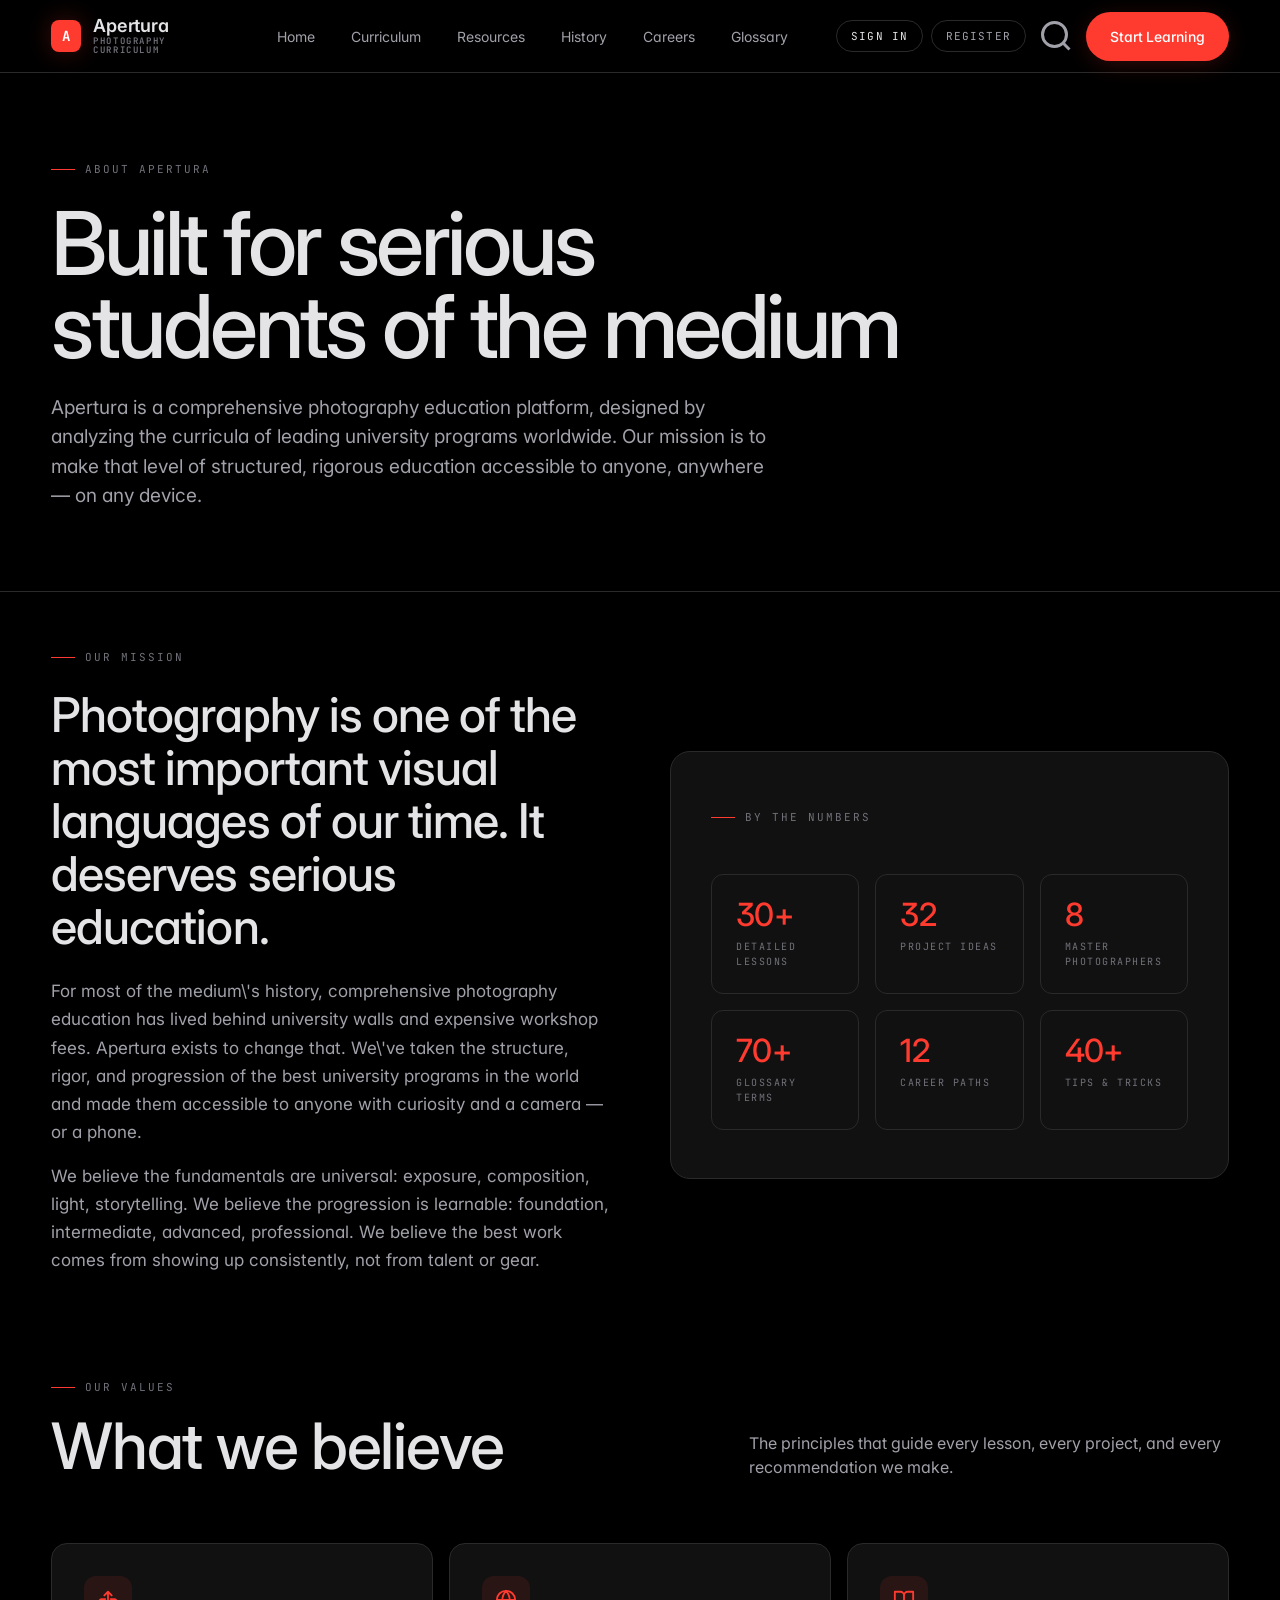
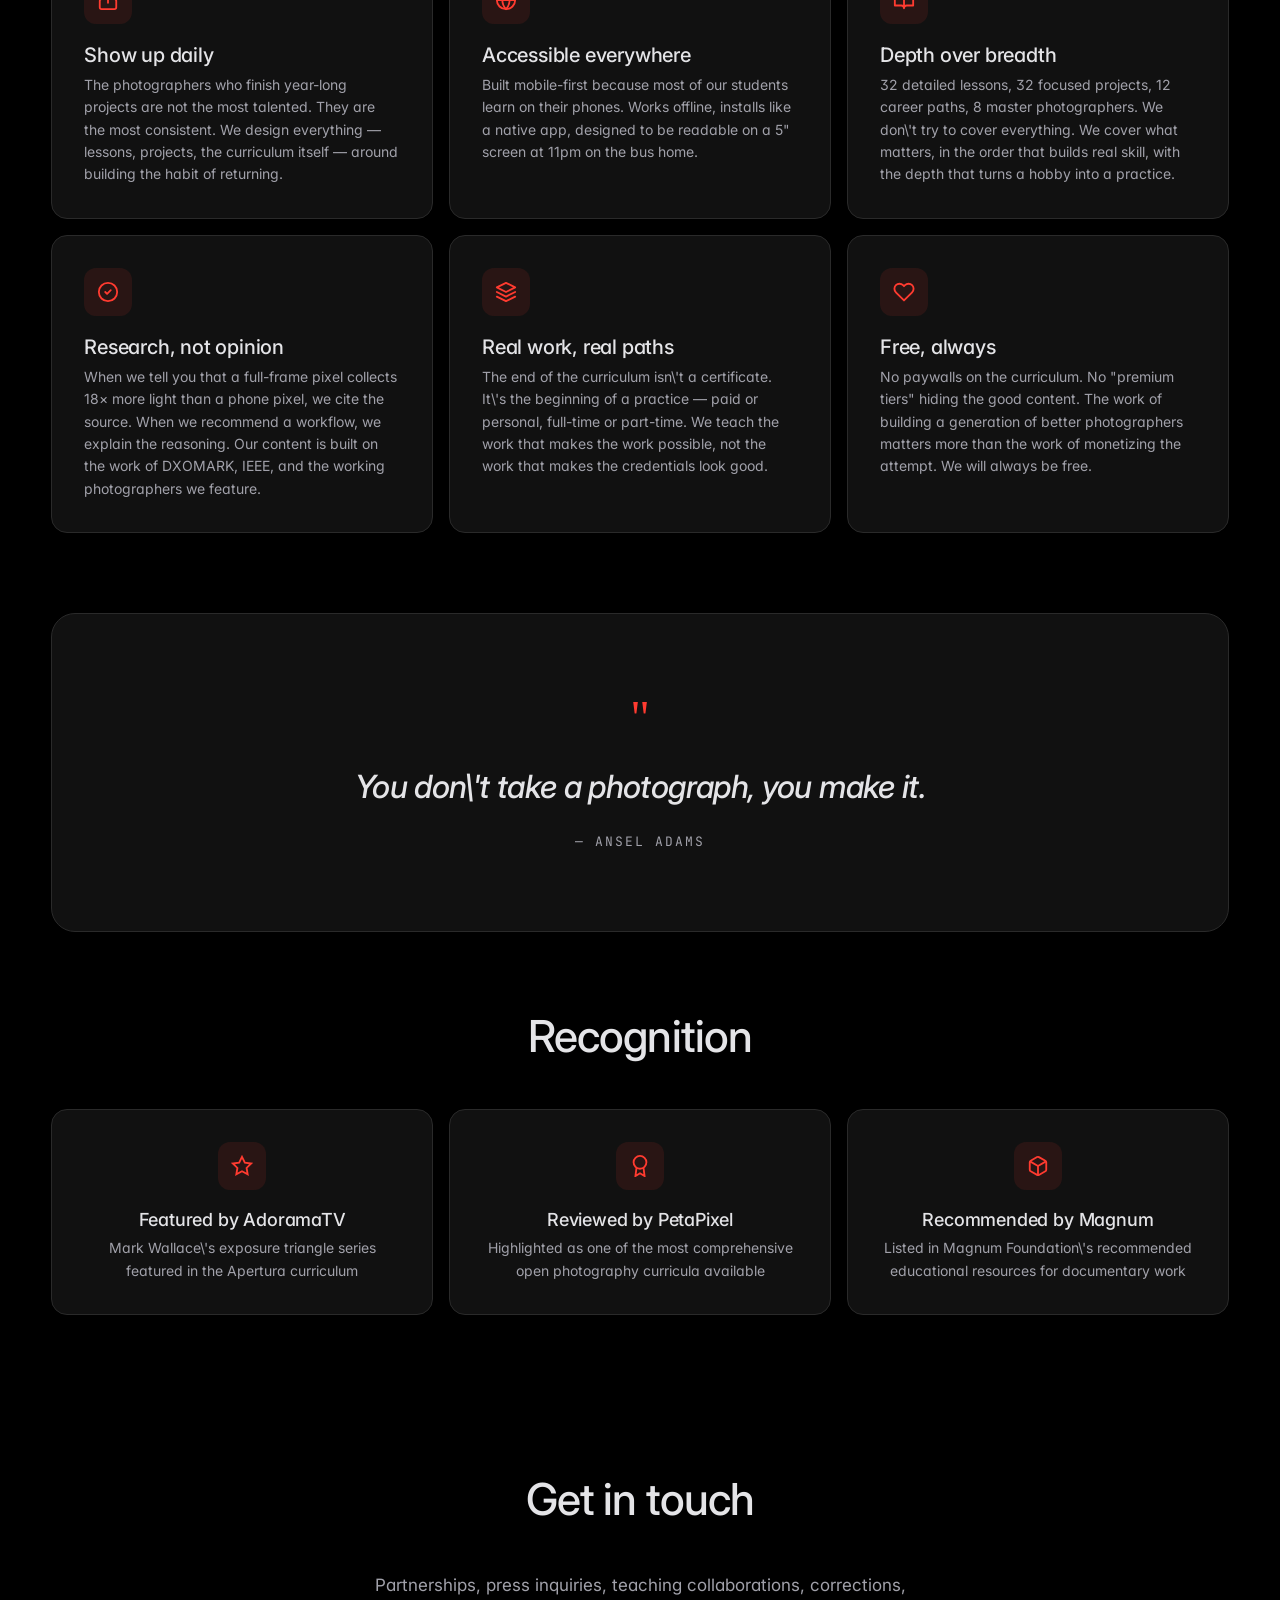
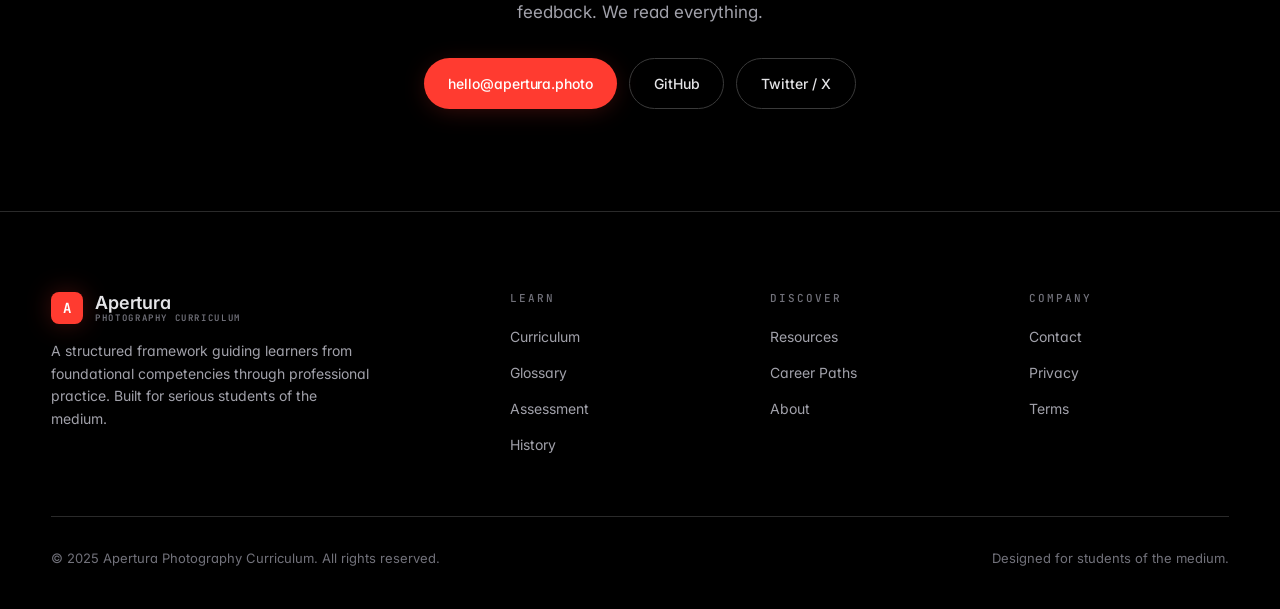
==== commit f52061bc: "Add files via upload" ====
--- a/about.html
+++ b/about.html
@@ -244,21 +244,7 @@
     </div>
   </footer>
 
-  <div class="floating-ball" id="floatingBall">
-    <div class="floating-ball-content" id="ballContent">
-      <svg class="floating-ball-logo" viewBox="0 0 26 22" fill="none" xmlns="http://www.w3.org/2000/svg">
-        <g clip-path="url(#clip0)">
-          <path d="M12.8405 14.6775C12.8405 14.9897 13.0932 15.2424 13.4055 15.2424C13.7178 14.9897 13.9705 14.9897 13.9705 14.6775V2.98254C13.9705 1.88957 13.0809 1 11.9879 1C10.895 1 10.0054 1.88957 10.0054 2.98254V11.566V17.1068C10.0054 17.5773 9.62327 17.9594 9.1528 17.9594C8.68233 17.9594 8.30021 17.5773 8.30021 17.1068V8.04469C8.30021 6.95172 7.41063 6.06215 6.31767 6.06215C5.22471 6.06215 4.33513 6.95172 4.33513 8.04469V11.8855C4.33513 12.3559 3.953 12.7381 3.48254 12.7381C3.01207 12.7381 2.62994 12.3559 2.62994 11.8855V10.4936C2.62994 10.1813 2.37725 9.92861 2.06497 9.92861C1.7527 9.92861 1.5 10.1813 1.5 10.4936V11.8855C1.5 12.9784 2.38957 13.868 3.48254 13.868C4.5755 13.868 5.46508 12.9784 5.46508 11.8855V8.04469C5.46508 7.57422 5.8472 7.19209 6.31767 7.19209C6.78814 7.19209 7.17026 7.57422 7.17026 8.04469V17.1068C7.17026 18.1998 8.05984 19.0894 9.1528 19.0894C10.2458 19.0894 11.1353 18.1998 11.1353 17.1068V2.98254C11.1353 2.51207 11.5175 2.12994 11.9879 2.12994C12.4584 2.12994 12.8405 2.51207 12.8405 2.98254V14.6775Z" fill="currentColor"/>
-          <path d="M23.3278 6.06215C22.2348 6.06215 21.3452 6.95172 21.3452 8.04469V15.6143C21.3452 16.0847 20.9631 16.4669 20.4926 16.4669C20.0222 16.4669 19.6401 16.0847 19.6401 15.6143V2.98254C19.6401 1.88957 18.7505 1 17.6575 1C16.5645 1 15.675 1.88957 15.675 2.98254V19.0175C15.675 19.4879 15.2928 19.8701 14.8224 19.8701C14.3519 19.8701 13.9698 19.4879 13.9698 19.0175V17.0329C13.9698 16.7206 13.7171 16.4679 13.4048 16.4679C13.0925 16.4679 12.8398 16.7206 12.8398 17.0329V19.0175C12.8398 20.1104 13.7294 21 14.8224 21C15.9153 21 16.8049 20.1104 16.8049 19.0175V2.98254C16.8049 2.51207 17.187 2.12994 17.6575 2.12994C18.128 2.12994 18.5101 2.51207 18.5101 2.98254V15.6143C18.5101 16.7072 19.3997 17.5968 20.4926 17.5968C21.5856 17.5968 22.4752 16.7072 22.4752 15.6143V8.04469C22.4752 7.57422 22.8573 7.19209 23.3278 7.19209C23.7982 7.19209 24.1804 7.57422 24.1804 8.04469V14.6775C24.1804 14.9897 24.4331 15.2424 24.7453 15.2424C25.0576 15.2424 25.3103 14.9897 25.3103 14.6775V8.04469C25.3103 6.95172 24.4207 6.06215 23.3278 6.06215Z" fill="currentColor"/>
-        </g>
-        <defs><clipPath id="clip0"><rect width="25" height="22" fill="white" transform="translate(0.5)"/></clipPath></defs>
-      </svg>
-      <span class="floating-ball-text">Created by Mavis</span>
-    </div>
-    <span class="floating-ball-close" id="ballClose">×</span>
-  </div>
-
   <script src="assets/script.js"></script>
-  <script src="assets/auth.js"></script>
+  <script src="assets/auth.js?v=5"></script>
 </body>
 </html>
--- a/assets/style.css
+++ b/assets/style.css
@@ -402,17 +402,7 @@
 .movement-img { aspect-ratio: 4/3; border-radius: 16px; overflow: hidden; border: 1px solid var(--border); }
 .movement-img img { width: 100%; height: 100%; object-fit: cover; }
 
-/* ====== Floating Ball ====== */
-.floating-ball { position: fixed; bottom: 24px; right: 24px; z-index: 100; padding: 12px 16px; background: #1f1f1f; border-radius: 12px; display: inline-flex; align-items: center; color: #f8f8f8; font-family: -apple-system, BlinkMacSystemFont, 'Segoe UI', Roboto, sans-serif; transition: all 0.3s var(--ease); cursor: pointer; border: 1px solid #2a2a2a; box-shadow: 0 8px 32px rgba(0,0,0,0.4); }
-.floating-ball:hover { transform: translateY(-2px); background: #2a2a2a; }
-.floating-ball-content { display: flex; align-items: center; gap: 10px; }
-.floating-ball-logo { width: 22px; height: 22px; }
-.floating-ball-text { font-size: 12px; font-weight: 500; white-space: nowrap; }
-.floating-ball-close { margin-left: 8px; font-size: 14px; width: 18px; height: 18px; display: inline-flex; align-items: center; justify-content: center; border-radius: 50%; opacity: 0.7; transition: opacity 0.2s var(--ease); }
-.floating-ball-close:hover { opacity: 1; }
-.floating-ball.hidden { opacity: 0; transform: translateY(20px); pointer-events: none; }
-
-/* ====== Animations ====== */
+/* ====== Animations ====== *//* ====== Animations ====== */
 .reveal { opacity: 0; transform: translateY(20px); transition: opacity 0.8s var(--ease), transform 0.8s var(--ease); }
 .reveal.in { opacity: 1; transform: translateY(0); }
 
@@ -764,8 +754,6 @@
   .toc-card { padding: 24px 20px !important; }
   .cta-banner h2 { font-size: 32px !important; }
   .cta-banner p { font-size: 15px !important; }
-  .floating-ball { bottom: 88px; right: 16px; padding: 8px 12px; }
-  .floating-ball-text { display: none; }
   .students-grid, .path-levels { grid-template-columns: 1fr !important; }
   .path-levels::before { display: none !important; }
   .student-card-body { padding: 24px 20px !important; }
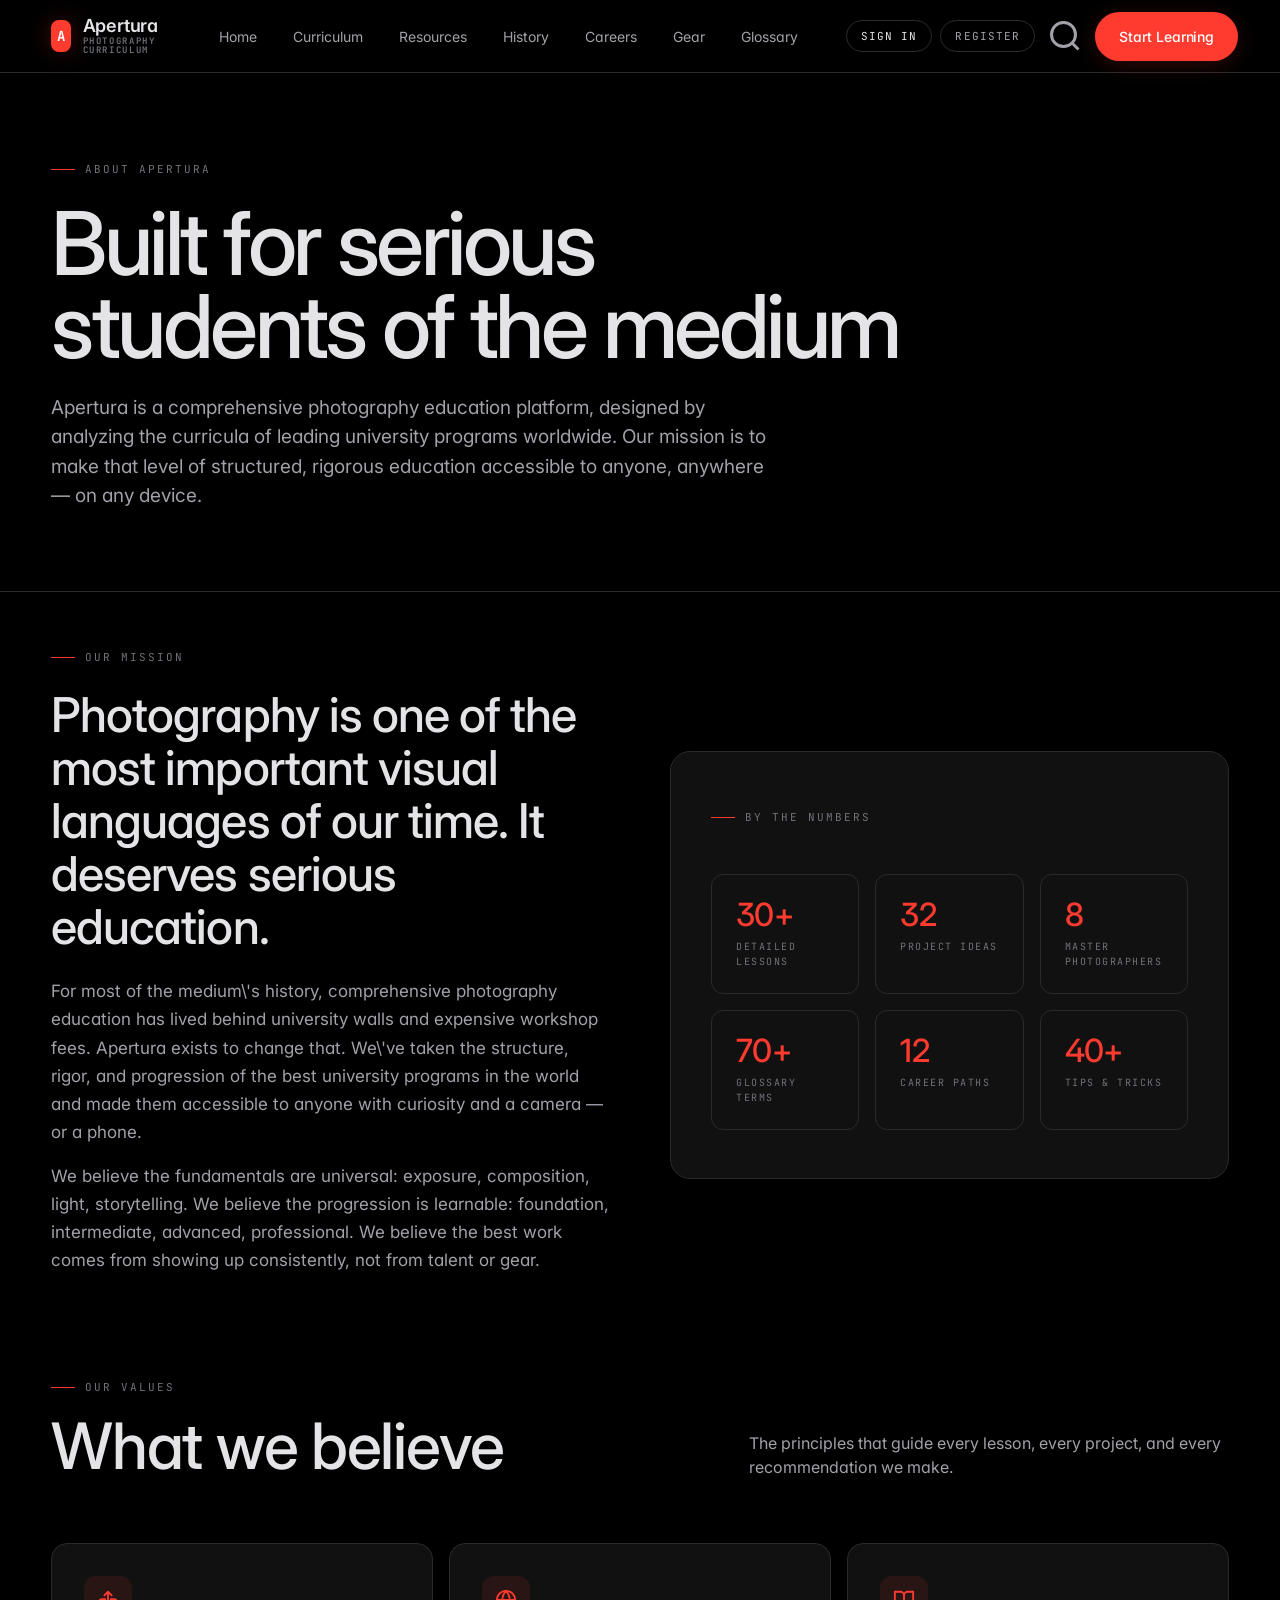
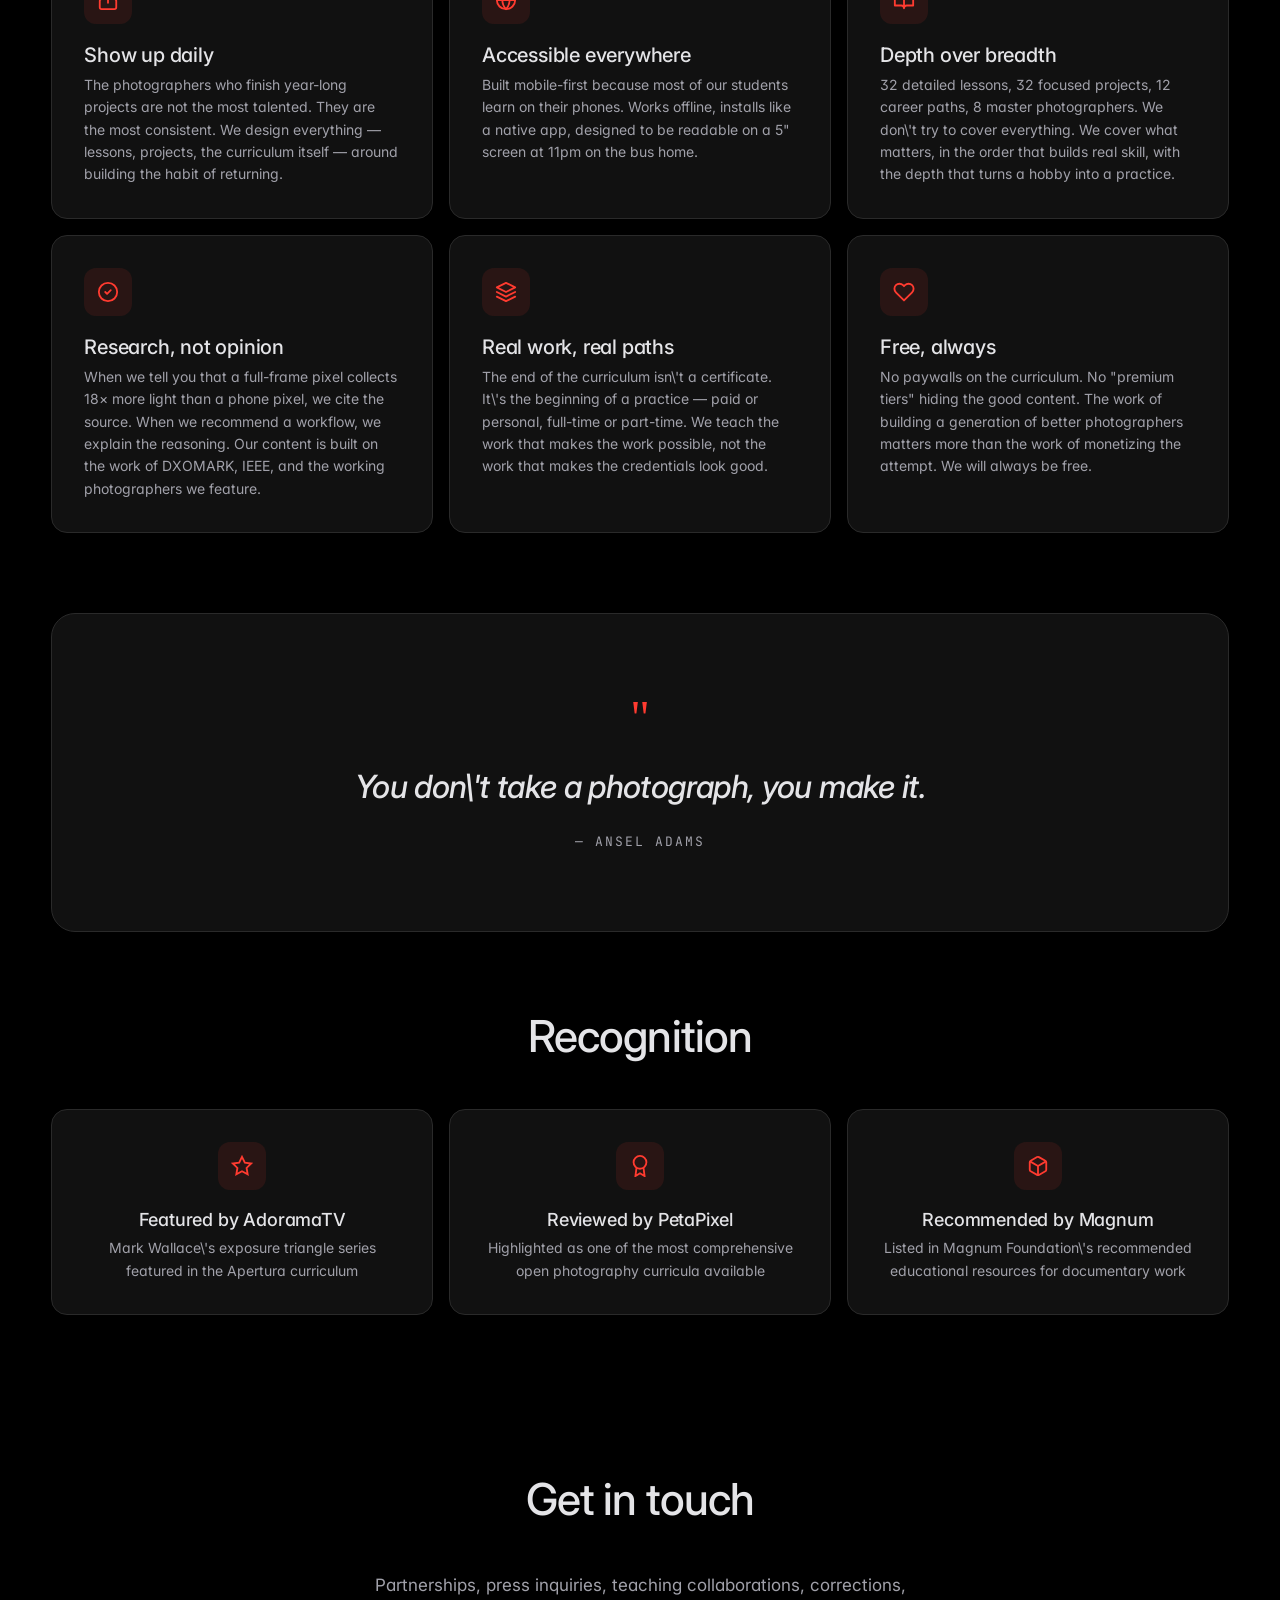
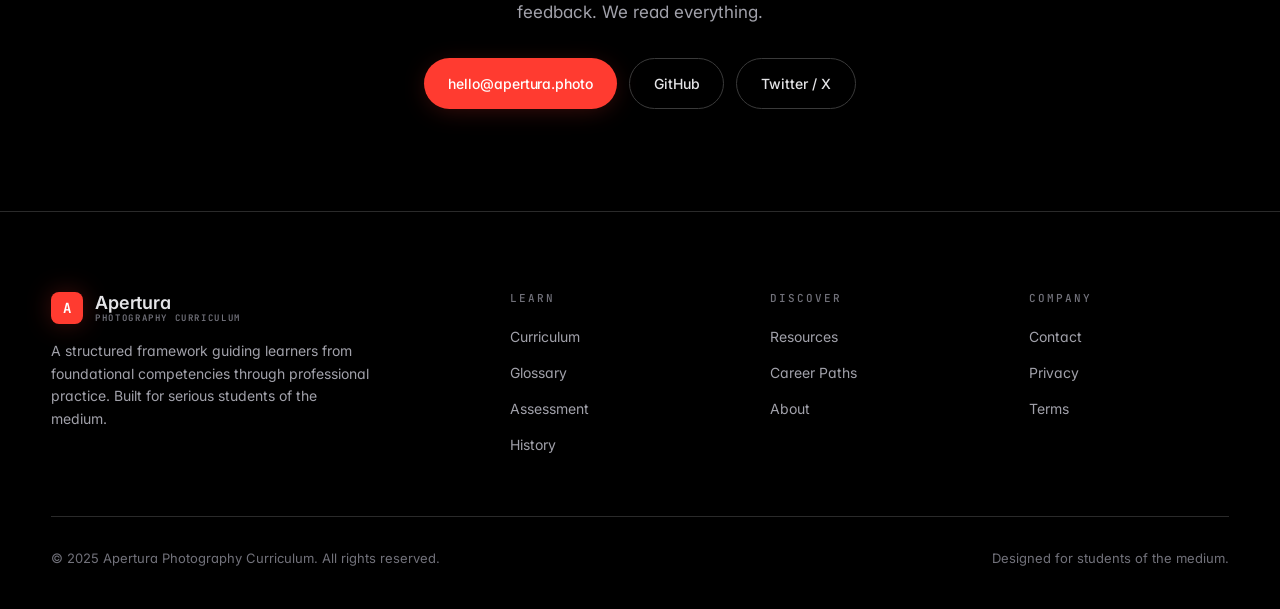
==== commit 81442e5f: "Add files via upload" ====
--- a/about.html
+++ b/about.html
@@ -28,6 +28,7 @@
         <a href="resources.html" class="nav-link">Resources</a>
         <a href="history.html" class="nav-link">History</a>
         <a href="careers.html" class="nav-link">Careers</a>
+        <a href="gear.html" class="nav-link">Gear</a>
         <a href="glossary.html" class="nav-link">Glossary</a>
       </div>
       <div class="nav-cta">
